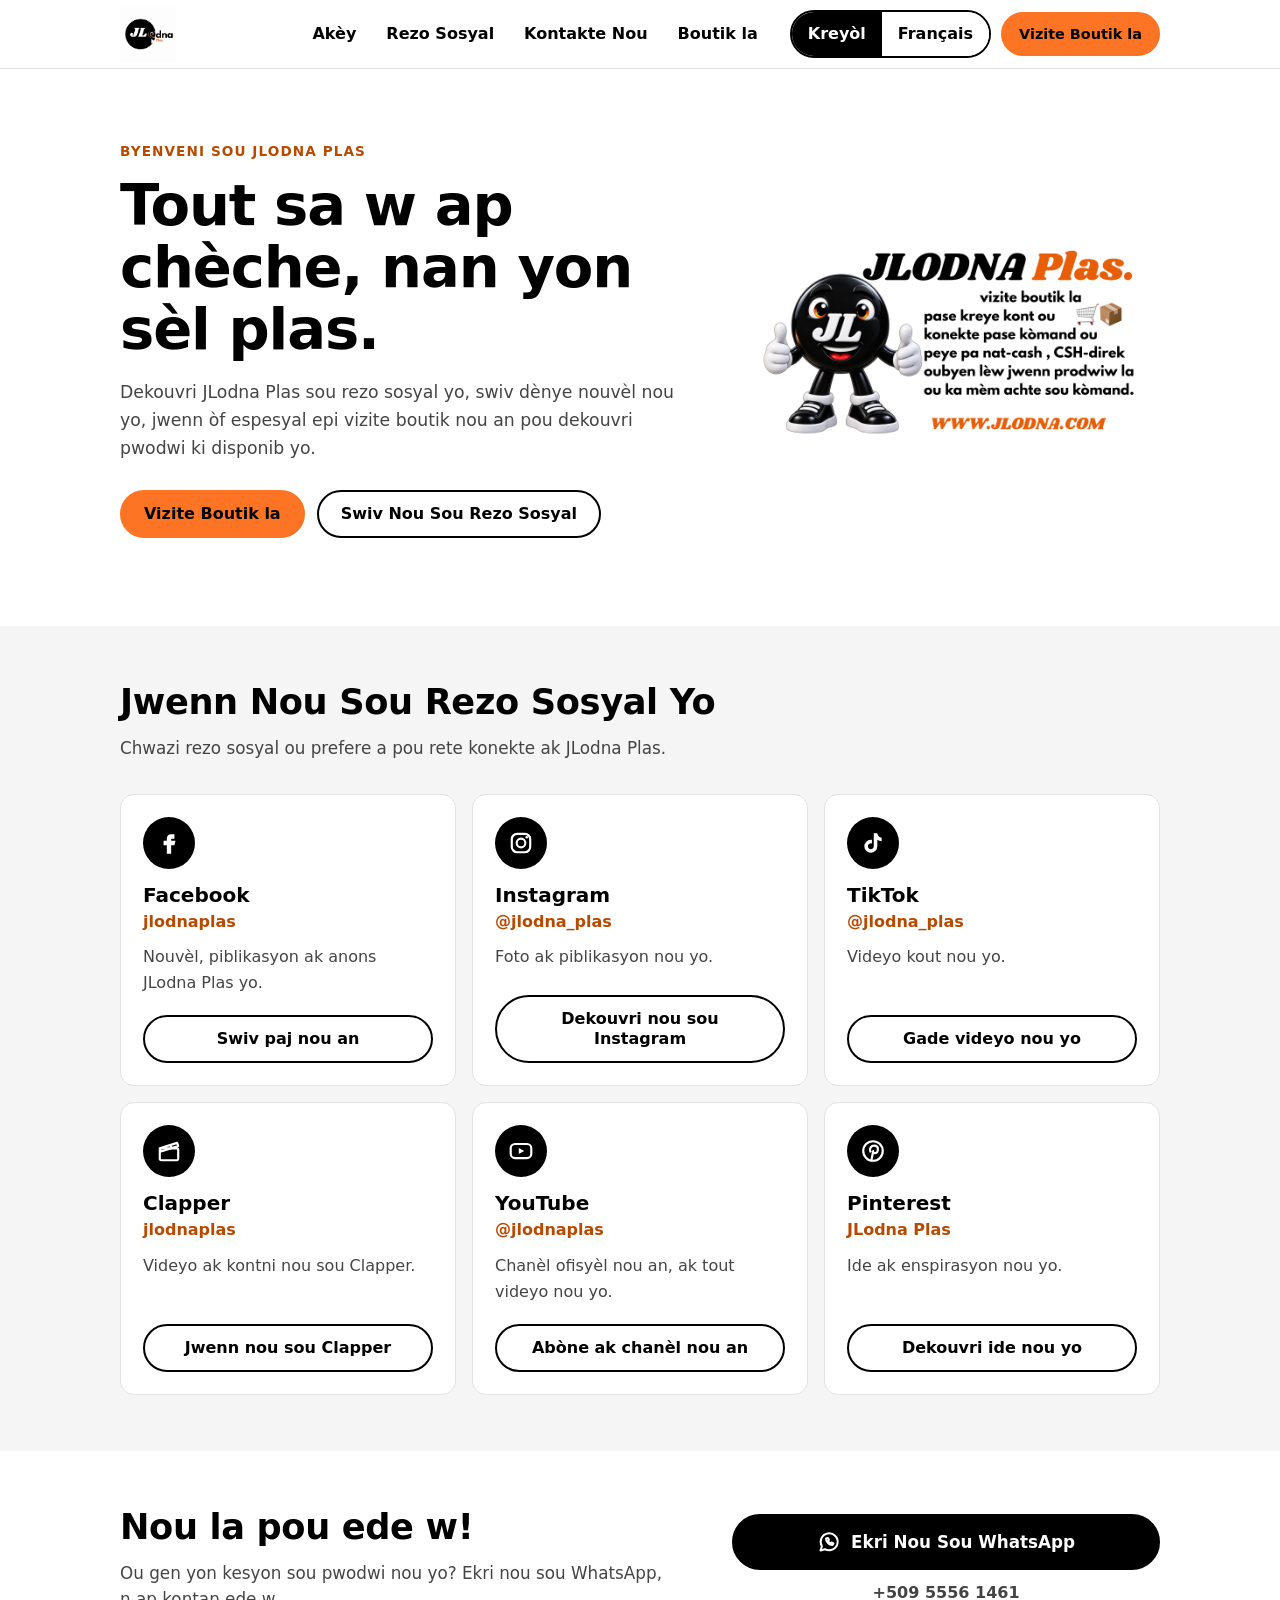
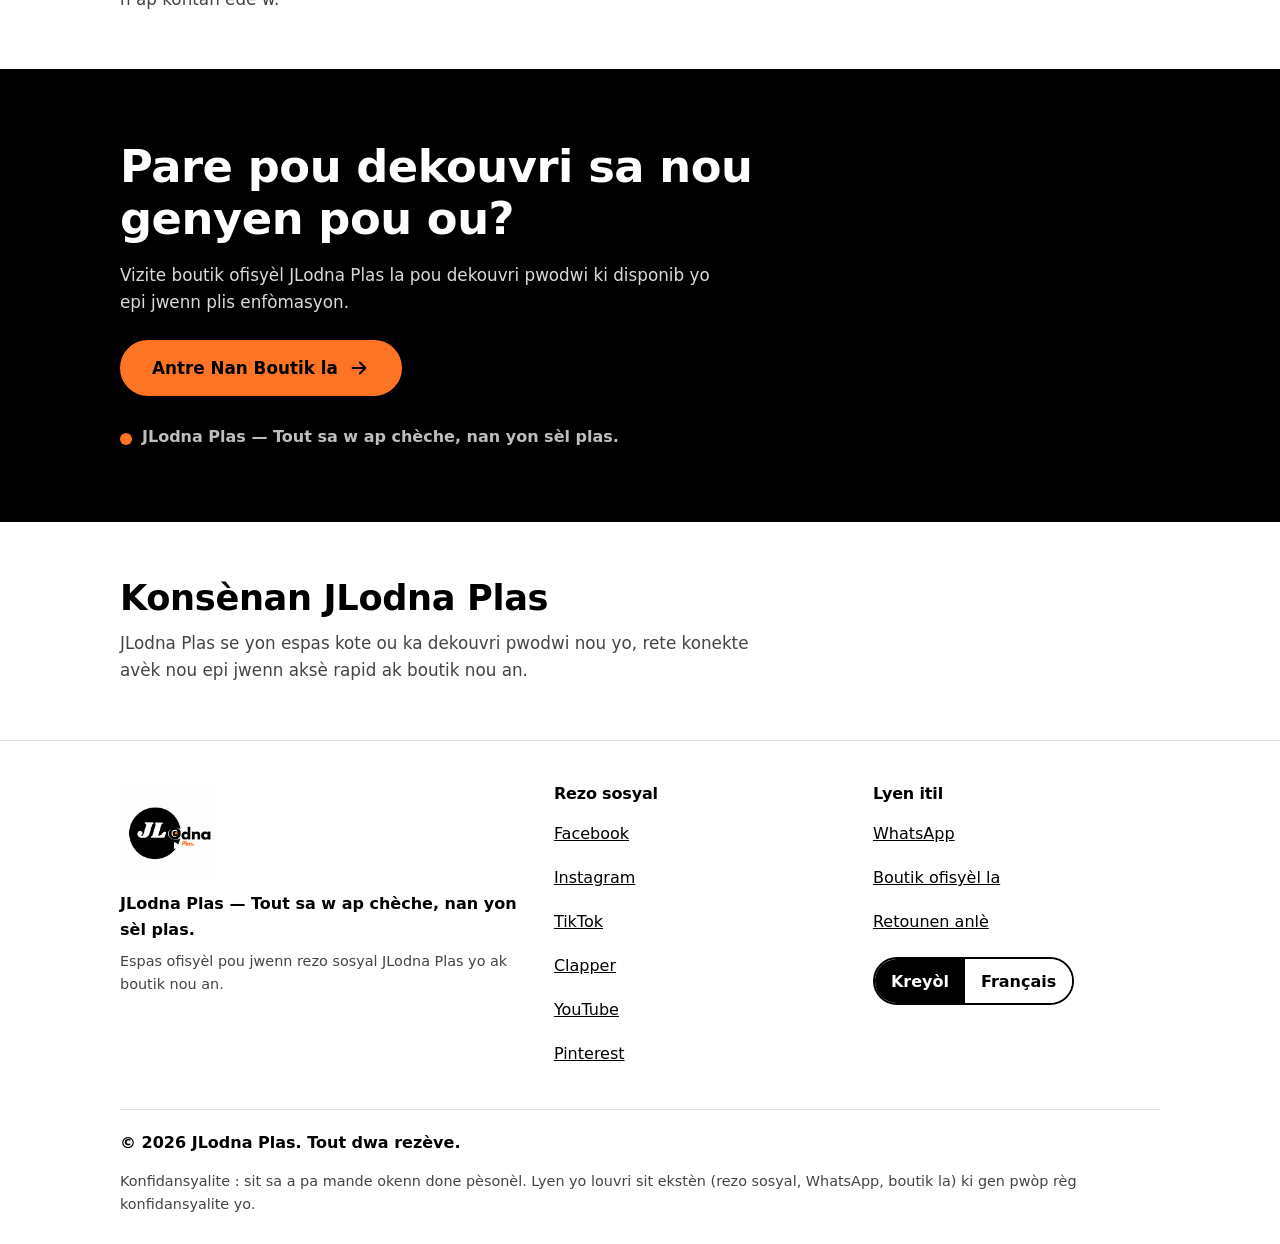
==== index.html @ bec9a1e3 "Update hero logo image in index.html Replaced logo image with a new image in the hero section." ====
<!DOCTYPE html>
<html lang="ht">
<head>
  <meta charset="utf-8">
  <meta name="viewport" content="width=device-width, initial-scale=1">
  <title>JLodna Plas | Tout Rezo Sosyal Nou Nan Yon Sèl Plas</title>
  <meta name="description" content="Jwenn tout rezo sosyal ofisyèl JLodna Plas yo nan yon sèl kote. Swiv nou sou Facebook, Instagram, TikTok, YouTube ak lòt platfòm. Vizite boutik nou an.">
  <link rel="canonical" href="https://bio.jlodna.com/">
  <meta name="robots" content="index, follow">
  <meta name="theme-color" content="#FD7425">

  <link rel="icon" type="image/png" href="assets/images/favicon.png">
  <link rel="apple-touch-icon" href="assets/images/favicon.png">

  <meta property="og:type" content="website">
  <meta property="og:site_name" content="JLodna Plas">
  <meta property="og:url" content="https://bio.jlodna.com/">
  <meta property="og:title" content="JLodna Plas | Tout Rezo Sosyal Nou Nan Yon Sèl Plas">
  <meta property="og:description" content="Jwenn tout rezo sosyal ofisyèl JLodna Plas yo nan yon sèl kote. Swiv nou sou Facebook, Instagram, TikTok, YouTube ak lòt platfòm. Vizite boutik nou an.">
  <meta property="og:image" content="https://bio.jlodna.com/assets/images/logo.png">
  <meta property="og:image:width" content="1254">
  <meta property="og:image:height" content="1254">
  <meta property="og:image:alt" content="Logo JLodna Plas">
  <meta property="og:locale" content="ht_HT">
  <meta property="og:locale:alternate" content="fr_FR">
  <meta name="twitter:card" content="summary">
  <meta name="twitter:title" content="JLodna Plas | Tout Rezo Sosyal Nou Nan Yon Sèl Plas">
  <meta name="twitter:description" content="Jwenn tout rezo sosyal ofisyèl JLodna Plas yo nan yon sèl kote. Swiv nou sou Facebook, Instagram, TikTok, YouTube ak lòt platfòm. Vizite boutik nou an.">
  <meta name="twitter:image" content="https://bio.jlodna.com/assets/images/logo.png">
  <meta name="twitter:image:alt" content="Logo JLodna Plas">

  <link rel="stylesheet" href="style.css">

  <script type="application/ld+json">
  {
    "@context": "https://schema.org",
    "@graph": [
      {
        "@type": "Organization",
        "@id": "https://www.jlodna.com/#organization",
        "name": "JLodna Plas",
        "url": "https://www.jlodna.com",
        "logo": "https://bio.jlodna.com/assets/images/logo.png",
        "sameAs": [
          "https://www.facebook.com/jlodnaplas",
          "https://www.instagram.com/jlodna_plas/",
          "https://www.tiktok.com/@jlodna_plas",
          "https://clapperapp.com/jlodnaplas",
          "https://www.youtube.com/@jlodnaplas",
          "https://pin.it/1A2hsiZkY"
        ]
      },
      {
        "@type": "WebSite",
        "@id": "https://bio.jlodna.com/#website",
        "url": "https://bio.jlodna.com/",
        "name": "JLodna Plas — Rezo Sosyal",
        "inLanguage": ["ht", "fr"],
        "publisher": { "@id": "https://www.jlodna.com/#organization" }
      }
    ]
  }
  </script>
</head>
<body>
  <a class="skip" href="#main" data-i18n="skip">Ale nan kontni an</a>

  <svg class="sprite" width="0" height="0" aria-hidden="true" focusable="false">
    <defs>
      <symbol id="i-facebook" viewBox="0 0 24 24"><path fill="currentColor" d="M14 8h3V4h-3c-2.8 0-4 1.8-4 4v2H7v4h3v8h4v-8h3l1-4h-4V8.6c0-.4.2-.6.6-.6z"/></symbol>
      <symbol id="i-instagram" viewBox="0 0 24 24"><g fill="none" stroke="currentColor" stroke-width="2"><rect x="3.5" y="3.5" width="17" height="17" rx="5"/><circle cx="12" cy="12" r="4"/></g><circle cx="17.3" cy="6.7" r="1.2" fill="currentColor"/></symbol>
      <symbol id="i-tiktok" viewBox="0 0 24 24"><path fill="currentColor" d="M16 3c.3 2.3 1.7 3.9 4 4.1v3.3c-1.5 0-2.9-.5-4-1.3V15a6 6 0 1 1-6-6c.3 0 .7 0 1 .1v3.4a2.7 2.7 0 1 0 1.7 2.5V3z"/></symbol>
      <symbol id="i-clapper" viewBox="0 0 24 24"><g fill="none" stroke="currentColor" stroke-width="2" stroke-linejoin="round"><rect x="3.5" y="9.5" width="17" height="11" rx="1.5"/><path d="M3.5 9.5 L19.5 4.5 L20.5 7.5 L4.5 12.5 Z"/><path d="M8 8l2 3M13 6.500l2 3"/></g></symbol>
      <symbol id="i-youtube" viewBox="0 0 24 24"><rect x="2.5" y="5.5" width="19" height="13" rx="4" fill="none" stroke="currentColor" stroke-width="2"/><path fill="currentColor" d="M10 9.200v5.600l5-2.800z"/></symbol>
      <symbol id="i-pinterest" viewBox="0 0 24 24"><g fill="none" stroke="currentColor" stroke-width="2" stroke-linecap="round" stroke-linejoin="round"><circle cx="12" cy="12" r="9"/><path d="M10.500 20.500 12.200 12M9.500 12.500c-1-3 .8-5.500 3.500-5.500 2.200 0 3.500 1.500 3.500 3.300 0 2.200-1.300 3.700-3 3.700-1 0-1.600-.6-1.800-1.300"/></g></symbol>
      <symbol id="i-whatsapp" viewBox="0 0 24 24"><g fill="none" stroke="currentColor" stroke-width="2" stroke-linejoin="round" stroke-linecap="round"><path d="M3.500 20.500l1.400-4.300A8.500 8.500 0 1 1 8 19.200z"/><path d="M9 8.500c0 3.500 3 6.500 6.500 6.500l1-1.500-2-1-1 .8c-1-.4-1.900-1.300-2.300-2.300l.8-1-1-2z"/></g></symbol>
      <symbol id="i-arrow" viewBox="0 0 24 24"><path fill="none" stroke="currentColor" stroke-width="2.200" stroke-linecap="round" stroke-linejoin="round" d="M5 12h14M13 6l6 6-6 6"/></symbol>
    </defs>
  </svg>

  <header class="site-header" id="top">
    <div class="wrap header-row">
      <a class="brand" href="#top" aria-label="JLodna Plas">
        <img src="assets/images/logo.png" alt="Logo JLodna Plas" width="56" height="56" decoding="async">
      </a>

      <a class="btn btn-primary btn-sm header-store" href="https://www.jlodna.com" target="_blank" rel="noopener noreferrer" data-track="store_click" data-track-label="header" data-i18n="header.store">Vizite Boutik la</a>

      <button class="menu-btn" type="button" aria-expanded="false" aria-controls="site-nav" data-i18n-aria="menu.open" aria-label="Louvri meni an">
        <span class="menu-bars" aria-hidden="true"></span>
      </button>

      <nav class="site-nav" id="site-nav" data-i18n-aria="nav.label" aria-label="Navigasyon prensipal">
        <ul>
          <li><a href="#top" data-i18n="nav.home">Akèy</a></li>
          <li><a href="#rezo" data-i18n="nav.social">Rezo Sosyal</a></li>
          <li><a href="#kontak" data-i18n="nav.contact">Kontakte Nou</a></li>
          <li><a href="#boutik" data-i18n="nav.store">Boutik la</a></li>
        </ul>
        <div class="lang" role="group" data-i18n-aria="lang.label" aria-label="Chwazi lang">
          <button type="button" class="lang-btn" data-lang="ht" lang="ht" aria-pressed="true">Kreyòl</button>
          <button type="button" class="lang-btn" data-lang="fr" lang="fr" aria-pressed="false">Français</button>
        </div>
      </nav>
    </div>
  </header>

  <main id="main">
    <section class="hero" aria-labelledby="hero-title">
      <div class="wrap hero-grid">
        <div class="hero-text">
          <p class="eyebrow" data-i18n="hero.eyebrow">BYENVENI SOU JLODNA PLAS</p>
          <h1 id="hero-title" data-i18n="hero.title">Tout sa w ap chèche, nan yon sèl plas.</h1>
          <p class="lead" data-i18n="hero.text">Dekouvri JLodna Plas sou rezo sosyal yo, swiv dènye nouvèl nou yo, jwenn òf espesyal epi vizite boutik nou an pou dekouvri pwodwi ki disponib yo.</p>
          <div class="cta-row">
            <a class="btn btn-primary" href="https://www.jlodna.com" target="_blank" rel="noopener noreferrer" data-track="store_click" data-track-label="hero" data-i18n="hero.cta1">Vizite Boutik la</a>
            <a class="btn btn-outline" href="#rezo" data-i18n="hero.cta2">Swiv Nou Sou Rezo Sosyal</a>
          </div>
        </div>
        <div class="hero-logo">
          <img src="assets/images/imaj1.png" alt="image JLodna Plas" width="480" height="480" fetchpriority="high" decoding="async">
        </div>
      </div>
    </section>

    <section class="section section-gray" id="rezo" aria-labelledby="social-title">
      <div class="wrap">
        <h2 id="social-title" data-i18n="social.title">Jwenn Nou Sou Rezo Sosyal Yo</h2>
        <p class="section-lead" data-i18n="social.text">Chwazi rezo sosyal ou prefere a pou rete konekte ak JLodna Plas.</p>

        <ul class="cards">
          <li class="card">
            <span class="card-icon"><svg width="26" height="26" aria-hidden="true" focusable="false"><use href="#i-facebook"/></svg></span>
            <h3>Facebook</h3>
            <p class="handle">jlodnaplas</p>
            <p class="card-desc" data-i18n="fb.desc">Nouvèl, piblikasyon ak anons JLodna Plas yo.</p>
            <a class="btn btn-outline btn-block" href="https://www.facebook.com/jlodnaplas" target="_blank" rel="noopener noreferrer" data-track="social_click" data-track-label="facebook"><span class="sr">Facebook : </span><span data-i18n="fb.cta">Swiv paj nou an</span></a>
          </li>
          <li class="card">
            <span class="card-icon"><svg width="26" height="26" aria-hidden="true" focusable="false"><use href="#i-instagram"/></svg></span>
            <h3>Instagram</h3>
            <p class="handle">@jlodna_plas</p>
            <p class="card-desc" data-i18n="ig.desc">Foto ak piblikasyon nou yo.</p>
            <a class="btn btn-outline btn-block" href="https://www.instagram.com/jlodna_plas/" target="_blank" rel="noopener noreferrer" data-track="social_click" data-track-label="instagram"><span class="sr">Instagram : </span><span data-i18n="ig.cta">Dekouvri nou sou Instagram</span></a>
          </li>
          <li class="card">
            <span class="card-icon"><svg width="26" height="26" aria-hidden="true" focusable="false"><use href="#i-tiktok"/></svg></span>
            <h3>TikTok</h3>
            <p class="handle">@jlodna_plas</p>
            <p class="card-desc" data-i18n="tt.desc">Videyo kout nou yo.</p>
            <a class="btn btn-outline btn-block" href="https://www.tiktok.com/@jlodna_plas" target="_blank" rel="noopener noreferrer" data-track="social_click" data-track-label="tiktok"><span class="sr">TikTok : </span><span data-i18n="tt.cta">Gade videyo nou yo</span></a>
          </li>
          <li class="card">
            <span class="card-icon"><svg width="26" height="26" aria-hidden="true" focusable="false"><use href="#i-clapper"/></svg></span>
            <h3>Clapper</h3>
            <p class="handle">jlodnaplas</p>
            <p class="card-desc" data-i18n="cl.desc">Videyo ak kontni nou sou Clapper.</p>
            <a class="btn btn-outline btn-block" href="https://clapperapp.com/jlodnaplas" target="_blank" rel="noopener noreferrer" data-track="social_click" data-track-label="clapper"><span class="sr">Clapper : </span><span data-i18n="cl.cta">Jwenn nou sou Clapper</span></a>
          </li>
          <li class="card">
            <span class="card-icon"><svg width="26" height="26" aria-hidden="true" focusable="false"><use href="#i-youtube"/></svg></span>
            <h3>YouTube</h3>
            <p class="handle">@jlodnaplas</p>
            <p class="card-desc" data-i18n="yt.desc">Chanèl ofisyèl nou an, ak tout videyo nou yo.</p>
            <a class="btn btn-outline btn-block" href="https://www.youtube.com/@jlodnaplas" target="_blank" rel="noopener noreferrer" data-track="social_click" data-track-label="youtube"><span class="sr">YouTube : </span><span data-i18n="yt.cta">Abòne ak chanèl nou an</span></a>
          </li>
          <li class="card">
            <span class="card-icon"><svg width="26" height="26" aria-hidden="true" focusable="false"><use href="#i-pinterest"/></svg></span>
            <h3>Pinterest</h3>
            <p class="handle">JLodna Plas</p>
            <p class="card-desc" data-i18n="pi.desc">Ide ak enspirasyon nou yo.</p>
            <a class="btn btn-outline btn-block" href="https://pin.it/1A2hsiZkY" target="_blank" rel="noopener noreferrer" data-track="social_click" data-track-label="pinterest"><span class="sr">Pinterest : </span><span data-i18n="pi.cta">Dekouvri ide nou yo</span></a>
          </li>
        </ul>
      </div>
    </section>

    <section class="section" id="kontak" aria-labelledby="contact-title">
      <div class="wrap contact">
        <div>
          <h2 id="contact-title" data-i18n="contact.title">Nou la pou ede w!</h2>
          <p class="section-lead" data-i18n="contact.text">Ou gen yon kesyon sou pwodwi nou yo? Ekri nou sou WhatsApp, n ap kontan ede w.</p>
        </div>
        <div class="contact-action">
          <a class="btn btn-dark btn-lg" data-wa href="https://wa.me/50955561461?text=Bonjou%20JLodna%20Plas!%20Mwen%20ta%20renmen%20jwenn%20plis%20enf%C3%B2m%C3%A0syon%20sou%20pwodwi%20nou%20yo." target="_blank" rel="noopener noreferrer" data-track="whatsapp_click" data-track-label="contact">
            <svg width="24" height="24" aria-hidden="true" focusable="false"><use href="#i-whatsapp"/></svg>
            <span data-i18n="contact.cta">Ekri Nou Sou WhatsApp</span>
          </a>
          <p class="phone">+509 5556 1461</p>
        </div>
      </div>
    </section>

    <section class="store" id="boutik" aria-labelledby="store-title">
      <div class="wrap store-inner">
        <h2 id="store-title" data-i18n="store.title">Pare pou dekouvri sa nou genyen pou ou?</h2>
        <p class="store-lead" data-i18n="store.text">Vizite boutik ofisyèl JLodna Plas la pou dekouvri pwodwi ki disponib yo epi jwenn plis enfòmasyon.</p>
        <a class="btn btn-primary btn-lg" href="https://www.jlodna.com" target="_blank" rel="noopener noreferrer" data-track="store_click" data-track-label="store_section"><span data-i18n="store.cta">Antre Nan Boutik la</span><svg width="22" height="22" aria-hidden="true" focusable="false"><use href="#i-arrow"/></svg></a>
        <p class="store-tag" data-i18n="store.tag">JLodna Plas — Tout sa w ap chèche, nan yon sèl plas.</p>
      </div>
    </section>

    <section class="section" id="brand" aria-labelledby="brand-title">
      <div class="wrap">
       <div class="brand-block">
        <h2 id="brand-title" data-i18n="brand.title">Konsènan JLodna Plas</h2>
        <p class="section-lead" data-i18n="brand.text">JLodna Plas se yon espas kote ou ka dekouvri pwodwi nou yo, rete konekte avèk nou epi jwenn aksè rapid ak boutik nou an.</p>
       </div>
      </div>
    </section>
  </main>

  <footer class="site-footer">
    <div class="wrap footer-grid">
      <div class="footer-brand">
        <img src="assets/images/logo.png" alt="Logo JLodna Plas" width="96" height="96" loading="lazy" decoding="async">
        <p data-i18n="footer.tag">JLodna Plas — Tout sa w ap chèche, nan yon sèl plas.</p>
        <p class="footer-small" data-i18n="footer.desc">Espas ofisyèl pou jwenn rezo sosyal JLodna Plas yo ak boutik nou an.</p>
      </div>

      <nav aria-labelledby="f-social">
        <h2 class="footer-h" id="f-social" data-i18n="footer.social">Rezo sosyal</h2>
        <ul class="footer-links">
          <li><a href="https://www.facebook.com/jlodnaplas" target="_blank" rel="noopener noreferrer" data-track="social_click" data-track-label="facebook_footer">Facebook</a></li>
          <li><a href="https://www.instagram.com/jlodna_plas/" target="_blank" rel="noopener noreferrer" data-track="social_click" data-track-label="instagram_footer">Instagram</a></li>
          <li><a href="https://www.tiktok.com/@jlodna_plas" target="_blank" rel="noopener noreferrer" data-track="social_click" data-track-label="tiktok_footer">TikTok</a></li>
          <li><a href="https://clapperapp.com/jlodnaplas" target="_blank" rel="noopener noreferrer" data-track="social_click" data-track-label="clapper_footer">Clapper</a></li>
          <li><a href="https://www.youtube.com/@jlodnaplas" target="_blank" rel="noopener noreferrer" data-track="social_click" data-track-label="youtube_footer">YouTube</a></li>
          <li><a href="https://pin.it/1A2hsiZkY" target="_blank" rel="noopener noreferrer" data-track="social_click" data-track-label="pinterest_footer">Pinterest</a></li>
        </ul>
      </nav>

      <nav aria-labelledby="f-links">
        <h2 class="footer-h" id="f-links" data-i18n="footer.links">Lyen itil</h2>
        <ul class="footer-links">
          <li><a data-wa href="https://wa.me/50955561461?text=Bonjou%20JLodna%20Plas!%20Mwen%20ta%20renmen%20jwenn%20plis%20enf%C3%B2m%C3%A0syon%20sou%20pwodwi%20nou%20yo." target="_blank" rel="noopener noreferrer" data-track="whatsapp_click" data-track-label="footer">WhatsApp</a></li>
          <li><a href="https://www.jlodna.com" target="_blank" rel="noopener noreferrer" data-track="store_click" data-track-label="footer" data-i18n="footer.store">Boutik ofisyèl la</a></li>
          <li><a href="#top" data-i18n="footer.top">Retounen anlè</a></li>
        </ul>
        <div class="lang lang-footer" role="group" data-i18n-aria="lang.label" aria-label="Chwazi lang">
          <button type="button" class="lang-btn" data-lang="ht" lang="ht" aria-pressed="true">Kreyòl</button>
          <button type="button" class="lang-btn" data-lang="fr" lang="fr" aria-pressed="false">Français</button>
        </div>
      </nav>
    </div>

    <div class="wrap">
     <div class="footer-bottom">
      <p data-i18n="footer.copy">© 2026 JLodna Plas. Tout dwa rezève.</p>
      <p class="footer-small" data-i18n="footer.privacy">Konfidansyalite : sit sa a pa mande okenn done pèsonèl. Lyen yo louvri sit ekstèn (rezo sosyal, WhatsApp, boutik la) ki gen pwòp règ konfidansyalite yo.</p>
     </div>
    </div>
  </footer>

  <script src="script.js" defer></script>
</body>
</html>
---- style.css ----
/* JLodna Plas — Social Hub
   Couleurs de marque : orange échantillonné sur le logo (#FD7425), noir, blanc, gris clair. */

:root {
  --orange: #FD7425;
  --orange-ink: #B84A00;   /* orange foncé pour le texte sur fond clair (contraste AA) */
  --black: #000000;
  --white: #FFFFFF;
  --gray: #F5F5F5;
  --muted: #444444;
  --line: #E2E2E2;
  --radius: 14px;
  --font: system-ui, -apple-system, "Segoe UI", Roboto, "Helvetica Neue", Arial, sans-serif;
}

*, *::before, *::after { box-sizing: border-box; }

html { -webkit-text-size-adjust: 100%; scroll-padding-top: 76px; }
@media (prefers-reduced-motion: no-preference) { html { scroll-behavior: smooth; } }

body {
  margin: 0;
  font-family: var(--font);
  font-size: 1rem;
  line-height: 1.6;
  color: var(--black);
  background: var(--white);
}

img, svg { display: block; max-width: 100%; }
img { height: auto; }
ul { margin: 0; padding: 0; list-style: none; }
h1, h2, h3, p { margin: 0; overflow-wrap: break-word; }

.sprite { position: absolute; width: 0; height: 0; overflow: hidden; }
.sr { position: absolute; width: 1px; height: 1px; overflow: hidden; clip: rect(0 0 0 0); white-space: nowrap; }

.wrap { width: 100%; max-width: 1080px; margin: 0 auto; padding: 0 20px; }

/* Focus visible */
:focus-visible { outline: 3px solid var(--black); outline-offset: 3px; box-shadow: 0 0 0 2px var(--white); }
.store :focus-visible { outline-color: var(--white); box-shadow: 0 0 0 2px var(--black); }

.skip {
  position: absolute; left: 12px; top: -60px; z-index: 100;
  background: var(--black); color: var(--white);
  padding: 10px 16px; border-radius: 8px; text-decoration: none; font-weight: 600;
}
.skip:focus { top: 12px; }

/* Boutons */
.btn {
  display: inline-flex; align-items: center; justify-content: center; gap: 10px;
  min-height: 48px; padding: 12px 22px;
  border: 2px solid transparent; border-radius: 999px;
  font: inherit; font-weight: 700; line-height: 1.25; text-align: center; text-decoration: none;
  cursor: pointer;
  transition: background-color .15s, color .15s, border-color .15s;
}
.btn-primary { background: var(--orange); color: var(--black); border-color: var(--orange); }
.btn-primary:hover { background: var(--black); color: var(--white); border-color: var(--black); }
.store .btn-primary:hover { background: var(--white); color: var(--black); border-color: var(--white); }
.btn-outline { background: transparent; color: var(--black); border-color: var(--black); }
.btn-outline:hover { background: var(--black); color: var(--white); }
.btn-dark { background: var(--black); color: var(--white); border-color: var(--black); }
.btn-dark:hover { background: var(--orange); color: var(--black); border-color: var(--orange); }
.btn-sm { min-height: 44px; padding: 8px 16px; font-size: .9rem; }
.btn-lg { min-height: 56px; padding: 14px 30px; font-size: 1.05rem; }
.btn-block { width: 100%; }

/* En-tête */
.site-header {
  position: sticky; top: 0; z-index: 50;
  background: var(--white); border-bottom: 1px solid var(--line);
}
.header-row { display: flex; align-items: center; gap: 10px; min-height: 68px; position: relative; }
.brand { display: block; flex: none; line-height: 0; }
.brand img { width: 56px; height: 56px; mix-blend-mode: multiply; }
.header-store { margin-left: auto; }

.menu-btn {
  flex: none; width: 48px; height: 48px;
  display: inline-flex; align-items: center; justify-content: center;
  background: transparent; border: 2px solid var(--black); border-radius: 12px; cursor: pointer;
}
.menu-bars, .menu-bars::before, .menu-bars::after {
  display: block; width: 20px; height: 2px; background: var(--black); border-radius: 2px;
}
.menu-bars { position: relative; }
.menu-bars::before, .menu-bars::after { content: ""; position: absolute; left: 0; }
.menu-bars::before { top: -6px; }
.menu-bars::after { top: 6px; }
.menu-btn[aria-expanded="true"] .menu-bars { background: transparent; }
.menu-btn[aria-expanded="true"] .menu-bars::before { top: 0; transform: rotate(45deg); }
.menu-btn[aria-expanded="true"] .menu-bars::after { top: 0; transform: rotate(-45deg); }

.site-nav {
  display: none;
  position: absolute; top: 100%; left: 0; right: 0;
  background: var(--white); border-bottom: 1px solid var(--line);
  padding: 8px 20px 20px;
}
.site-nav.is-open { display: block; }
.site-nav li a {
  display: block; padding: 14px 4px; border-bottom: 1px solid var(--line);
  color: var(--black); font-weight: 600; text-decoration: none;
}
.site-nav li a:hover { color: var(--orange-ink); }

/* Sélecteur de langue */
.lang { display: inline-flex; margin-top: 16px; border: 2px solid var(--black); border-radius: 999px; overflow: hidden; }
.lang-btn {
  min-height: 44px; padding: 8px 16px;
  background: var(--white); color: var(--black);
  border: 0; font: inherit; font-weight: 600; cursor: pointer;
}
.lang-btn[aria-pressed="true"] { background: var(--black); color: var(--white); }
.lang-btn:not([aria-pressed="true"]):hover { background: var(--gray); }

@media (min-width: 860px) {
  .menu-btn { display: none; }
  .header-store { margin-left: 0; order: 3; }
  .site-nav {
    display: flex; align-items: center; gap: 20px;
    position: static; border: 0; padding: 0; margin-left: auto; order: 2; background: transparent;
  }
  .site-nav ul { display: flex; gap: 6px; }
  .site-nav li a { border: 0; padding: 10px 12px; border-radius: 8px; }
  .lang { margin-top: 0; }
}

/* Héros */
.hero { padding: 40px 0 56px; }
.hero-grid { display: grid; gap: 28px; align-items: center; }
.hero-logo img { width: 100%; max-width: 340px; margin: 0 auto; mix-blend-mode: multiply; }
.eyebrow { font-weight: 700; font-size: .85rem; letter-spacing: .08em; color: var(--orange-ink); margin-bottom: 12px; }
h1 { font-size: clamp(2rem, 7.5vw, 3.6rem); line-height: 1.08; letter-spacing: -.02em; font-weight: 800; max-width: 14em; }
.lead { margin-top: 18px; font-size: 1.08rem; color: var(--muted); max-width: 36em; }
.cta-row { display: flex; flex-wrap: wrap; gap: 12px; margin-top: 28px; }
.cta-row .btn { flex: 1 1 240px; }

@media (min-width: 860px) {
  .hero { padding: 72px 0 88px; }
  .hero-grid { grid-template-columns: 1.15fr .85fr; gap: 48px; }
  .hero-logo img { max-width: 420px; }
  .cta-row .btn { flex: 0 1 auto; }
}

/* Sections */
.section { padding: 56px 0; }
.section-gray { background: var(--gray); }
h2 { font-size: clamp(1.55rem, 5vw, 2.2rem); line-height: 1.15; letter-spacing: -.01em; font-weight: 800; }
.section-lead { margin-top: 12px; color: var(--muted); font-size: 1.05rem; max-width: 40em; }

/* Cartes sociales */
.cards { display: grid; gap: 16px; margin-top: 32px; grid-template-columns: 1fr; }
.card {
  display: flex; flex-direction: column;
  background: var(--white); border: 1px solid var(--line); border-radius: var(--radius);
  padding: 22px;
  transition: border-color .15s;
}
.card:hover, .card:focus-within { border-color: var(--black); }
.card-icon {
  display: inline-flex; align-items: center; justify-content: center;
  width: 52px; height: 52px; border-radius: 50%;
  background: var(--black); color: var(--white); margin-bottom: 14px;
}
.card h3 { font-size: 1.25rem; line-height: 1.2; }
.handle { margin-top: 2px; font-weight: 600; color: var(--orange-ink); overflow-wrap: anywhere; }
.card-desc { margin: 10px 0 20px; color: var(--muted); flex: 1; }

@media (min-width: 600px) { .cards { grid-template-columns: repeat(2, 1fr); } }
@media (min-width: 900px) { .cards { grid-template-columns: repeat(3, 1fr); } }

/* WhatsApp */
.contact { display: grid; gap: 24px; align-items: center; }
.contact-action .btn { width: 100%; }
.phone { margin-top: 10px; font-weight: 600; color: var(--muted); text-align: center; }
@media (min-width: 860px) {
  .contact { grid-template-columns: 1.3fr 1fr; gap: 56px; }
}

/* Boutique */
.store { background: var(--black); color: var(--white); padding: 72px 0; }
.store-inner { display: flex; flex-direction: column; align-items: flex-start; gap: 18px; }
.store h2 { font-size: clamp(1.8rem, 6vw, 2.8rem); max-width: 18em; }
.store-lead { color: #DADADA; max-width: 36em; font-size: 1.05rem; }
.store .btn { margin-top: 6px; }
.store-tag { margin-top: 10px; color: #BDBDBD; font-weight: 600; padding-left: 22px; position: relative; }
.store-tag::before {
  content: ""; position: absolute; left: 0; top: .55em;
  width: 12px; height: 12px; border-radius: 50%; background: var(--orange);
}

/* Marque */
.brand-block { max-width: 760px; }

/* Pied de page */
.site-footer { border-top: 1px solid var(--line); padding: 44px 0 28px; background: var(--white); }
.footer-grid { display: grid; gap: 32px; }
.footer-brand img { width: 96px; height: 96px; mix-blend-mode: multiply; margin-bottom: 10px; }
.footer-brand p:first-of-type { font-weight: 700; }
.footer-small { margin-top: 8px; font-size: .9rem; color: var(--muted); }
.footer-h { font-size: 1rem; margin-bottom: 10px; }
.footer-links li a {
  display: inline-block; padding: 8px 0; min-height: 44px;
  color: var(--black); font-weight: 500;
}
.footer-links li a:hover { color: var(--orange-ink); }
.lang-footer { margin-top: 12px; }
.footer-bottom { margin-top: 32px; padding-top: 20px; border-top: 1px solid var(--line); display: grid; gap: 6px; }
.footer-bottom p:first-child { font-weight: 600; }

@media (min-width: 700px) { .footer-grid { grid-template-columns: 1.4fr 1fr 1fr; } }

/* Bandeau de consentement (affiché seulement si GA4 est configuré) */
.consent {
  position: fixed; left: 12px; right: 12px; bottom: 12px; z-index: 90;
  max-width: 560px; margin: 0 auto;
  background: var(--black); color: var(--white);
  border-radius: var(--radius); padding: 16px;
  display: grid; gap: 12px;
}
.consent p { font-size: .92rem; }
.consent-actions { display: flex; gap: 10px; flex-wrap: wrap; }
.consent .btn { flex: 1 1 120px; min-height: 44px; padding: 8px 14px; }
.consent .btn-outline { color: var(--white); border-color: var(--white); }
.consent .btn-outline:hover { background: var(--white); color: var(--black); }
.consent :focus-visible { outline-color: var(--white); box-shadow: 0 0 0 2px var(--black); }

/* Page 404 */
.notfound { min-height: 70vh; display: grid; align-content: center; justify-items: start; gap: 16px; padding: 48px 0; }
.notfound img { width: 120px; height: 120px; mix-blend-mode: multiply; }

@media (prefers-reduced-motion: reduce) {
  *, *::before, *::after { transition: none !important; animation: none !important; }
}
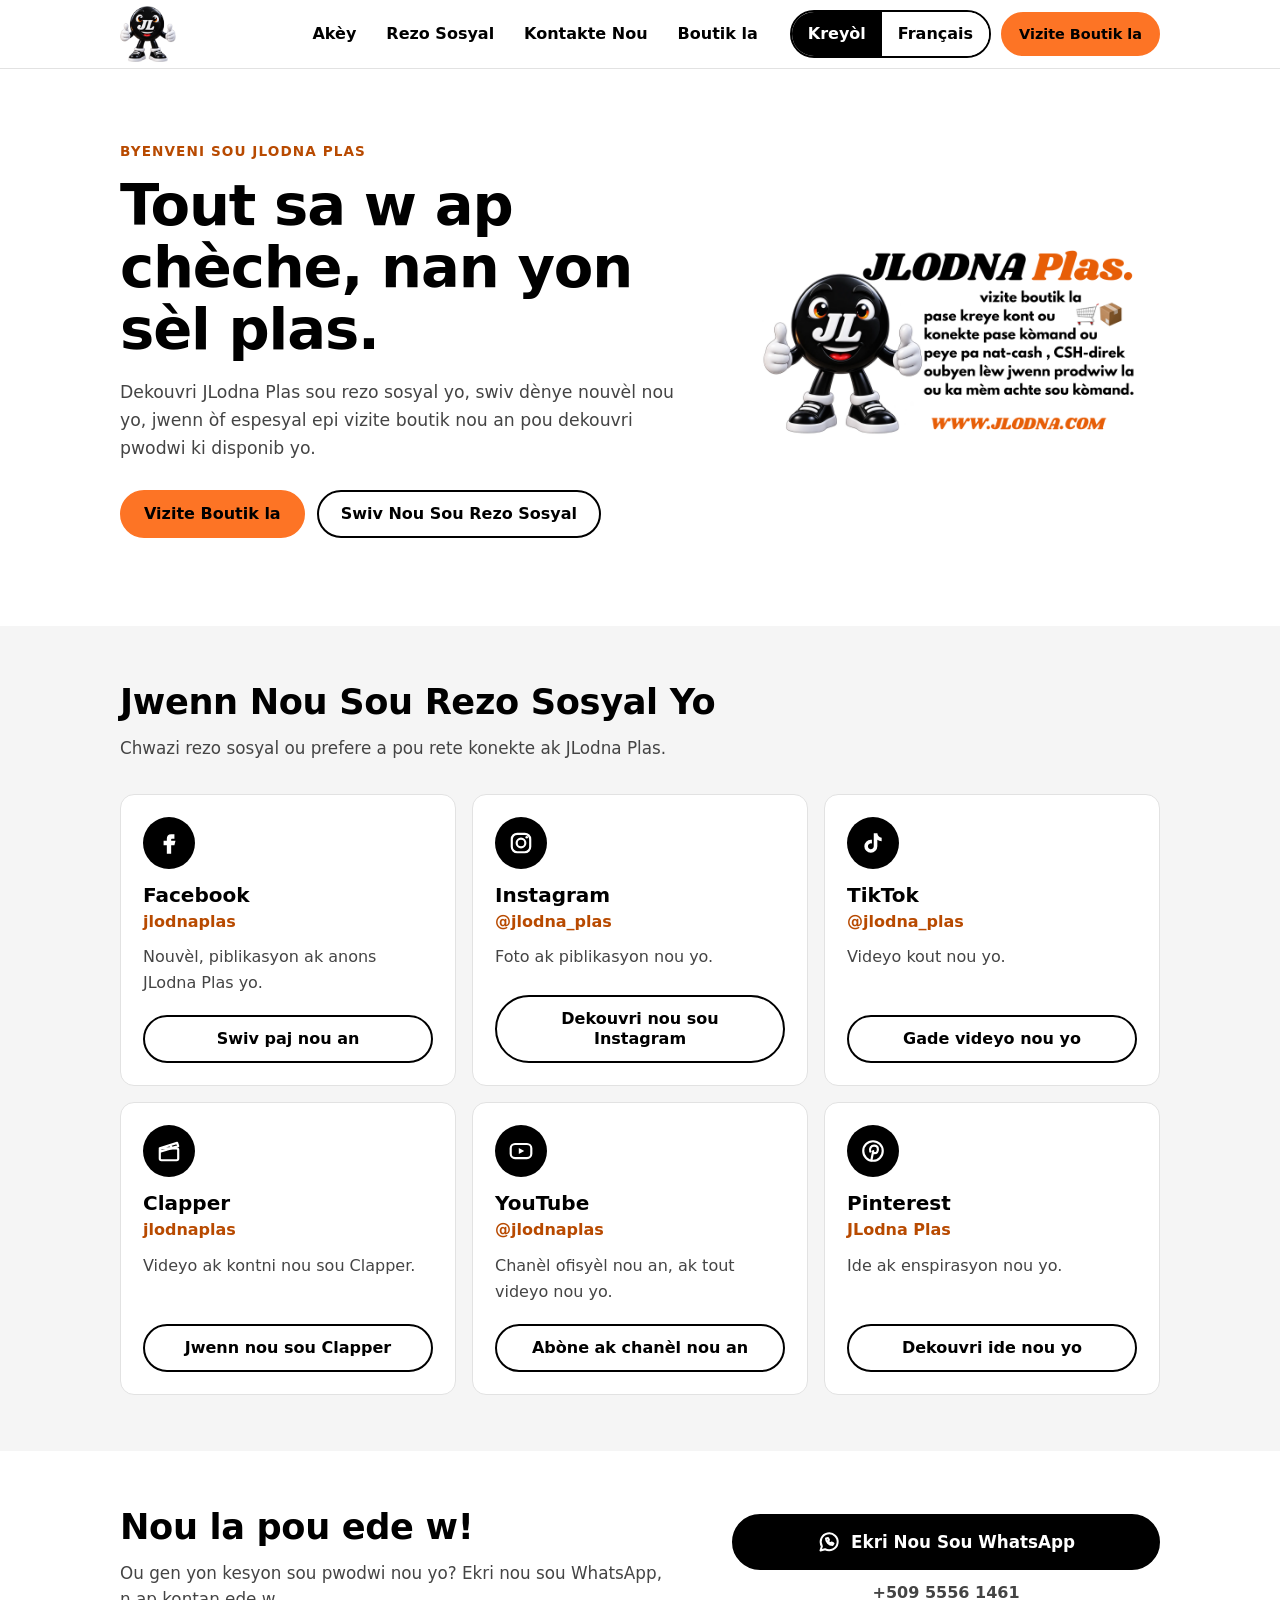
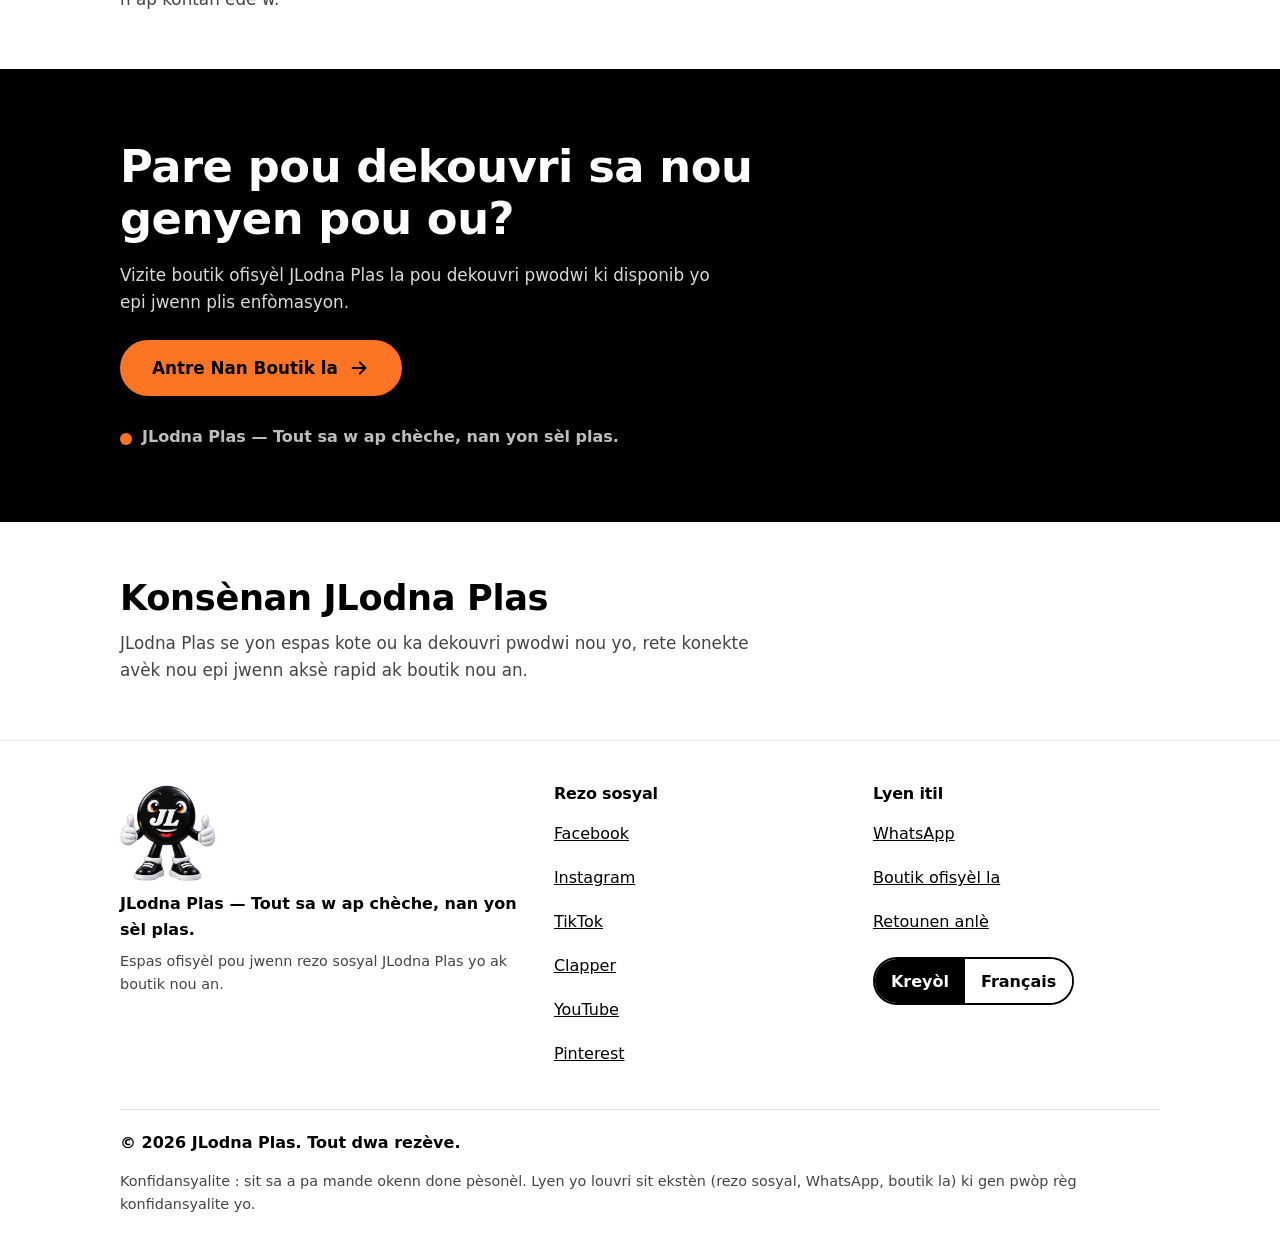
==== commit e61c35e0: "Replace logo image with logo2 in header and footer" ====
--- a/index.html
+++ b/index.html
@@ -81,7 +81,7 @@
   <header class="site-header" id="top">
     <div class="wrap header-row">
       <a class="brand" href="#top" aria-label="JLodna Plas">
-        <img src="assets/images/logo.png" alt="Logo JLodna Plas" width="56" height="56" decoding="async">
+        <img src="assets/images/logo2.png" alt="Logo JLodna Plas" width="56" height="56" decoding="async">
       </a>
 
       <a class="btn btn-primary btn-sm header-store" href="https://www.jlodna.com" target="_blank" rel="noopener noreferrer" data-track="store_click" data-track-label="header" data-i18n="header.store">Vizite Boutik la</a>
@@ -213,7 +213,7 @@
   <footer class="site-footer">
     <div class="wrap footer-grid">
       <div class="footer-brand">
-        <img src="assets/images/logo.png" alt="Logo JLodna Plas" width="96" height="96" loading="lazy" decoding="async">
+        <img src="assets/images/logo2.png" alt="Logo JLodna Plas" width="96" height="96" loading="lazy" decoding="async">
         <p data-i18n="footer.tag">JLodna Plas — Tout sa w ap chèche, nan yon sèl plas.</p>
         <p class="footer-small" data-i18n="footer.desc">Espas ofisyèl pou jwenn rezo sosyal JLodna Plas yo ak boutik nou an.</p>
       </div>
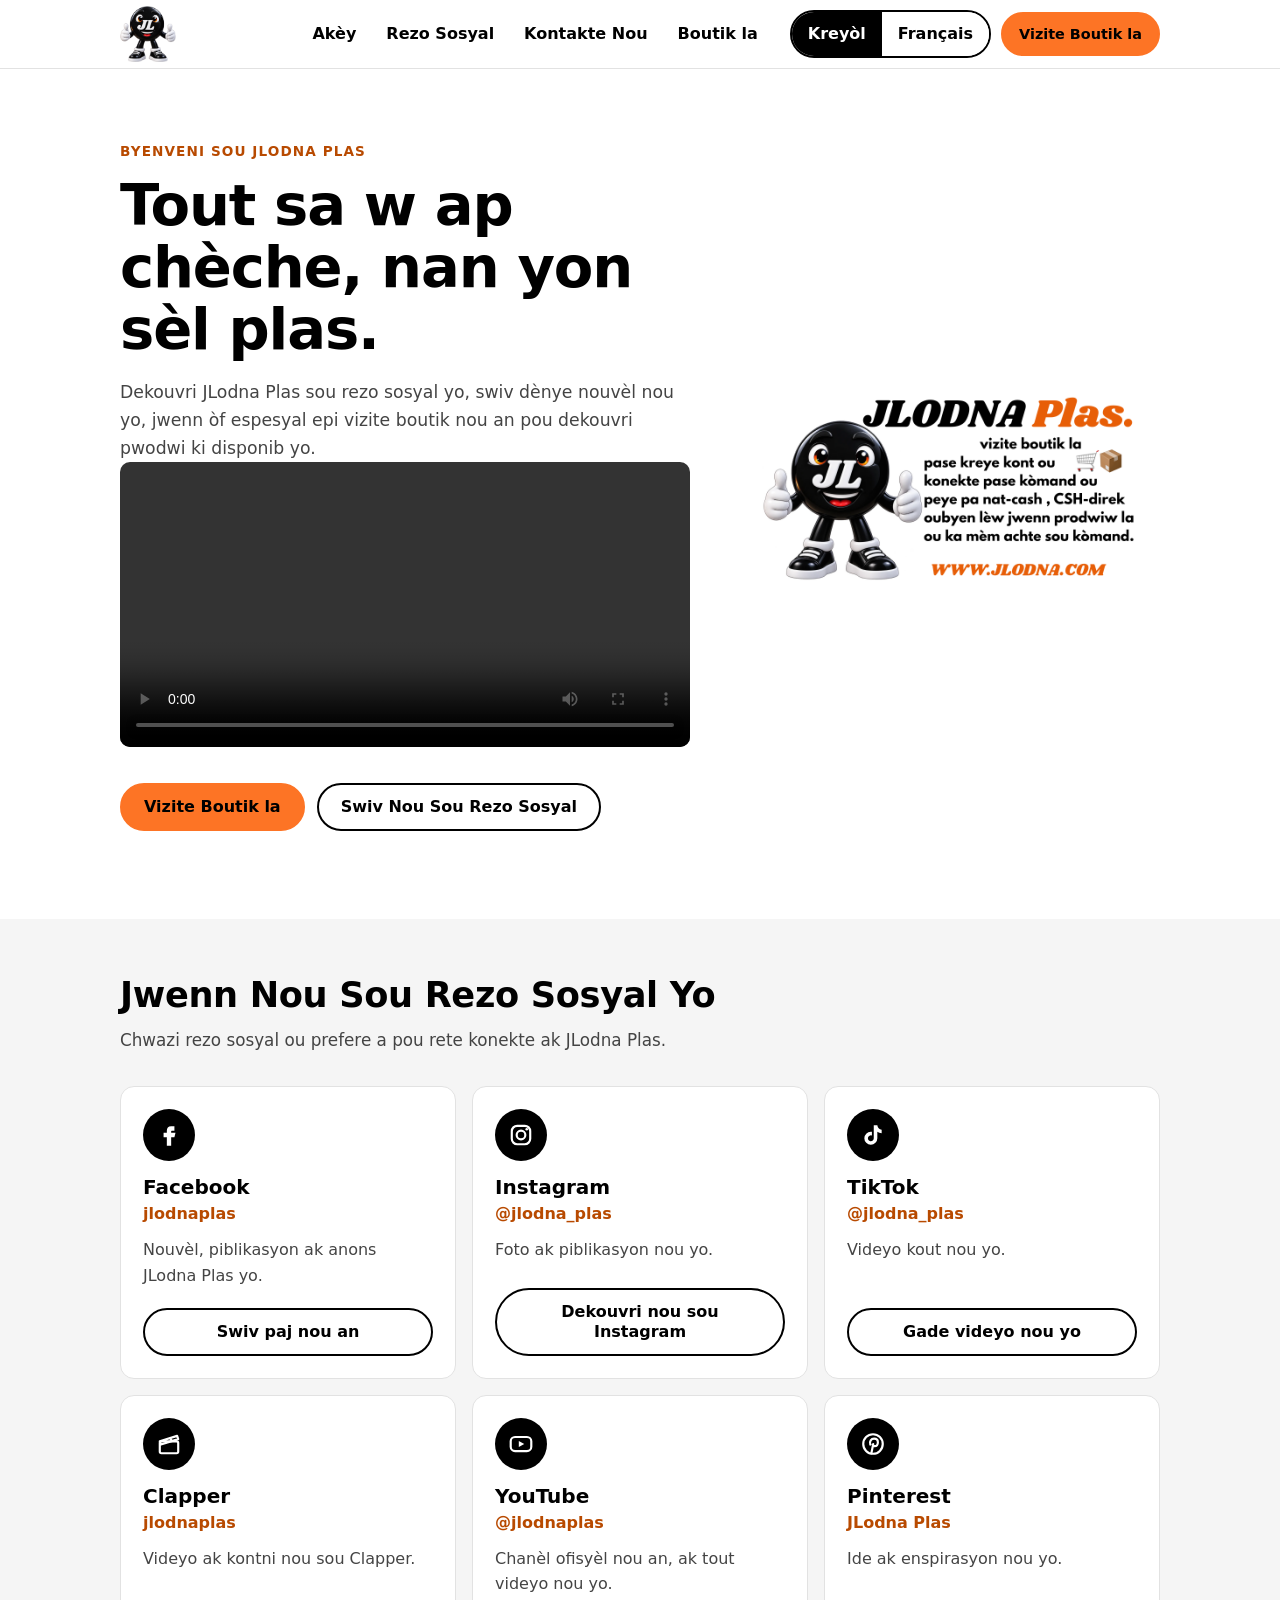
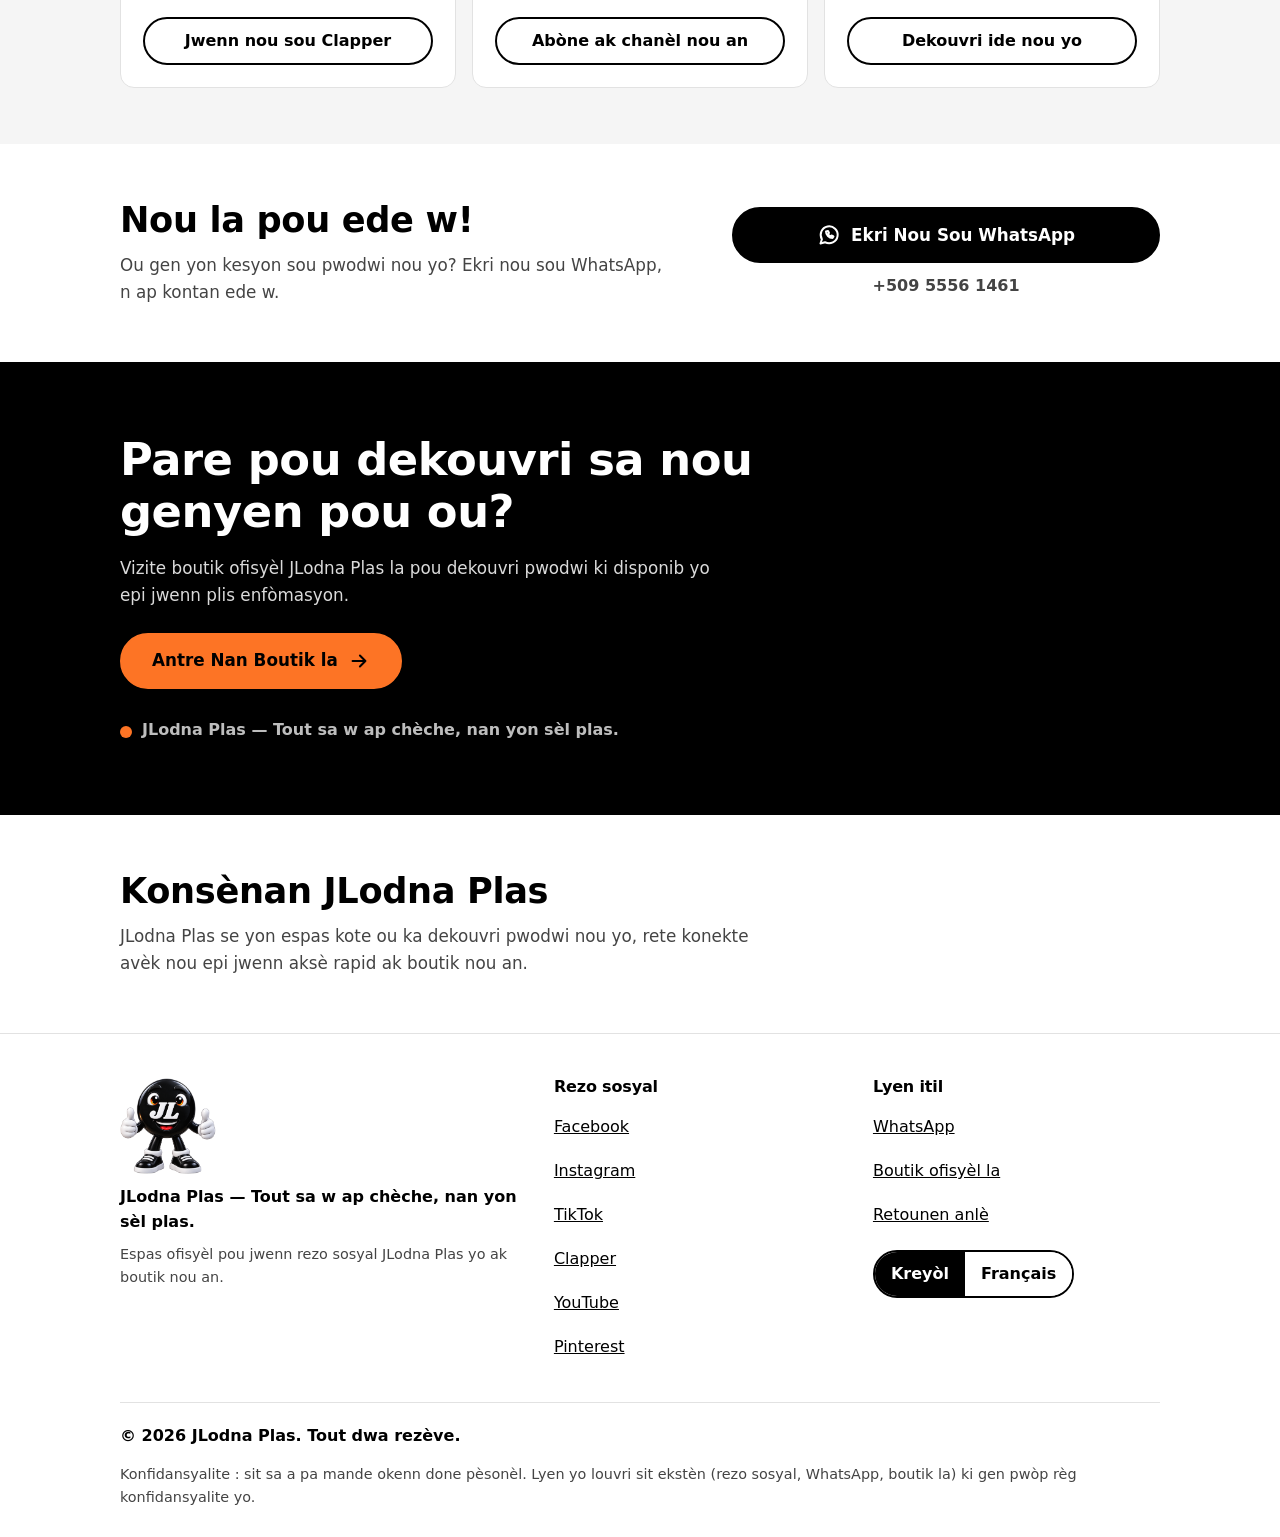
==== commit 2538656a: "Add video to hero section in index.html Added a video element to the hero section with metadata prel" ====
--- a/index.html
+++ b/index.html
@@ -112,6 +112,10 @@
           <p class="eyebrow" data-i18n="hero.eyebrow">BYENVENI SOU JLODNA PLAS</p>
           <h1 id="hero-title" data-i18n="hero.title">Tout sa w ap chèche, nan yon sèl plas.</h1>
           <p class="lead" data-i18n="hero.text">Dekouvri JLodna Plas sou rezo sosyal yo, swiv dènye nouvèl nou yo, jwenn òf espesyal epi vizite boutik nou an pou dekouvri pwodwi ki disponib yo.</p>
+          <video controls playsinline preload="metadata" style="width:100%; max-width:600px; height:auto; border-radius:10px;">
+  <source src="/assets/videojlp.mp4" type="video/mp4">
+  Navigatè ou a pa sipòte videyo sa a.
+          </video>
           <div class="cta-row">
             <a class="btn btn-primary" href="https://www.jlodna.com" target="_blank" rel="noopener noreferrer" data-track="store_click" data-track-label="hero" data-i18n="hero.cta1">Vizite Boutik la</a>
             <a class="btn btn-outline" href="#rezo" data-i18n="hero.cta2">Swiv Nou Sou Rezo Sosyal</a>
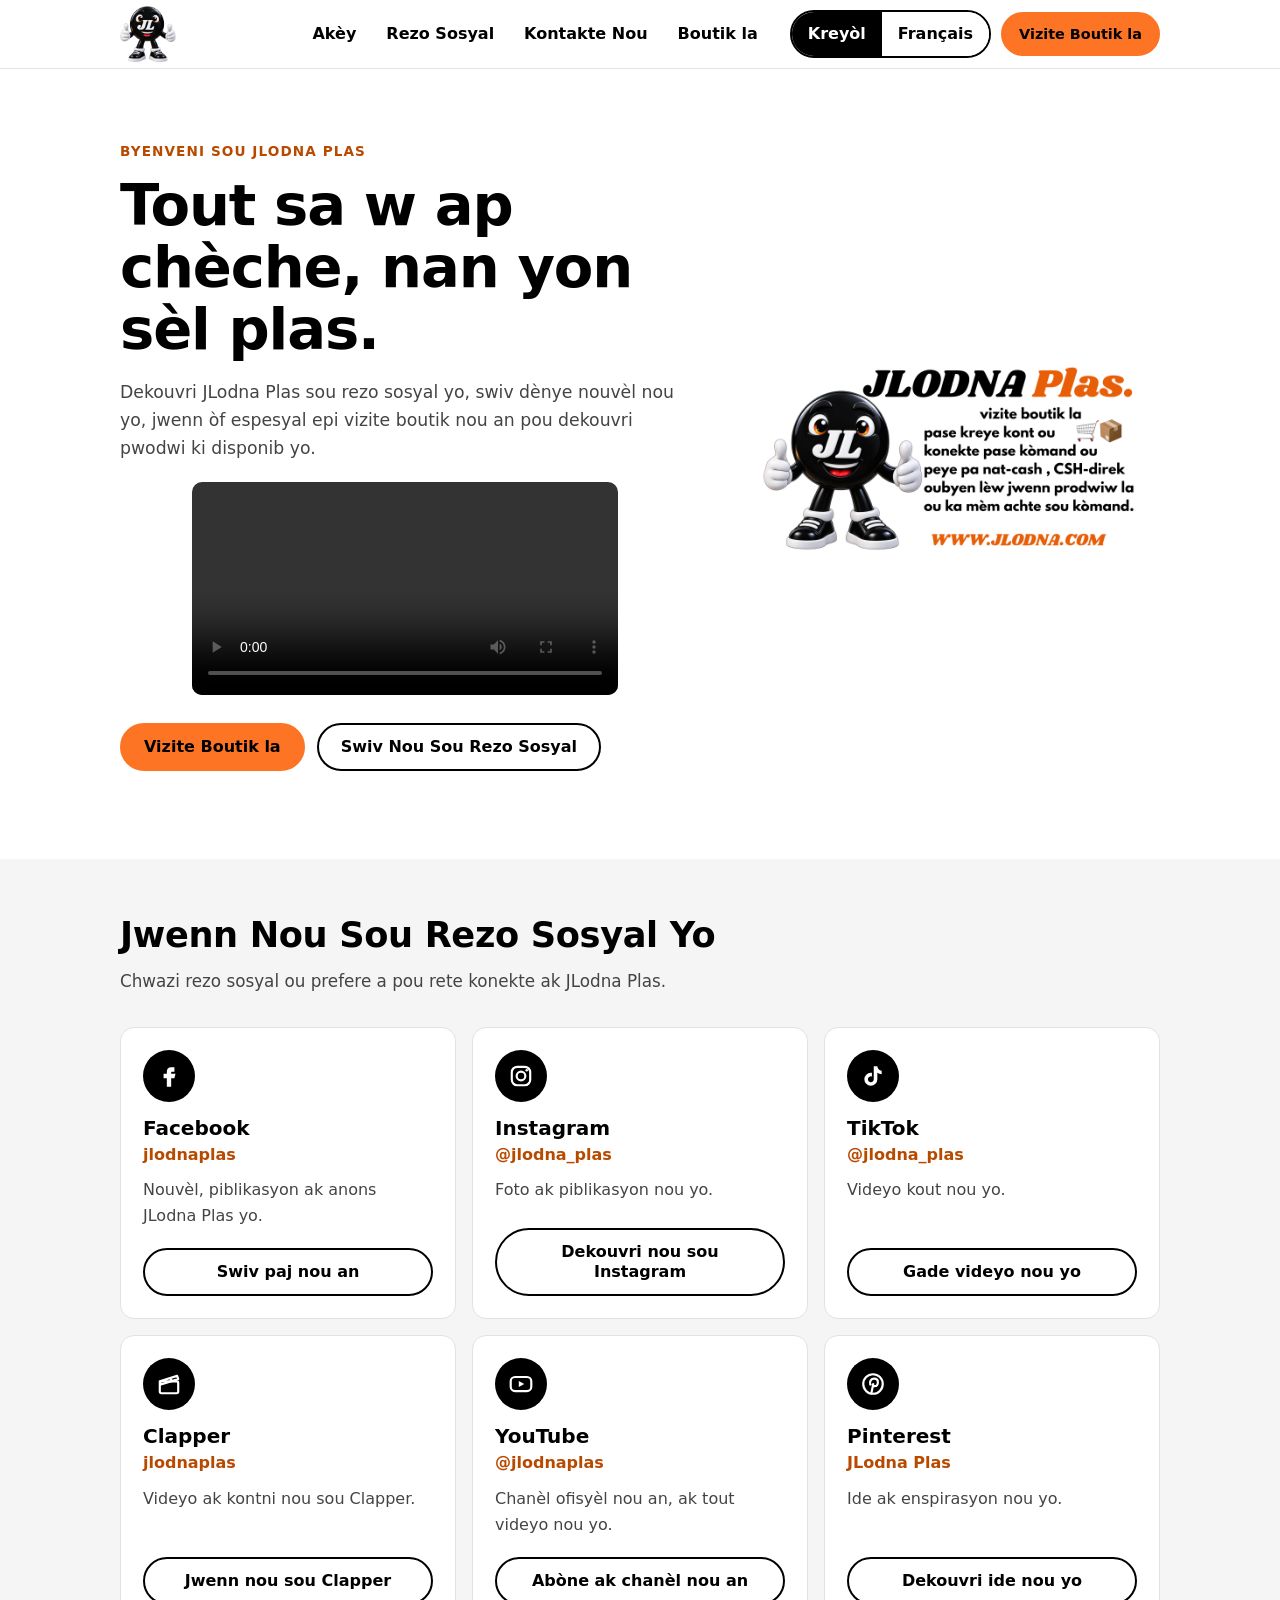
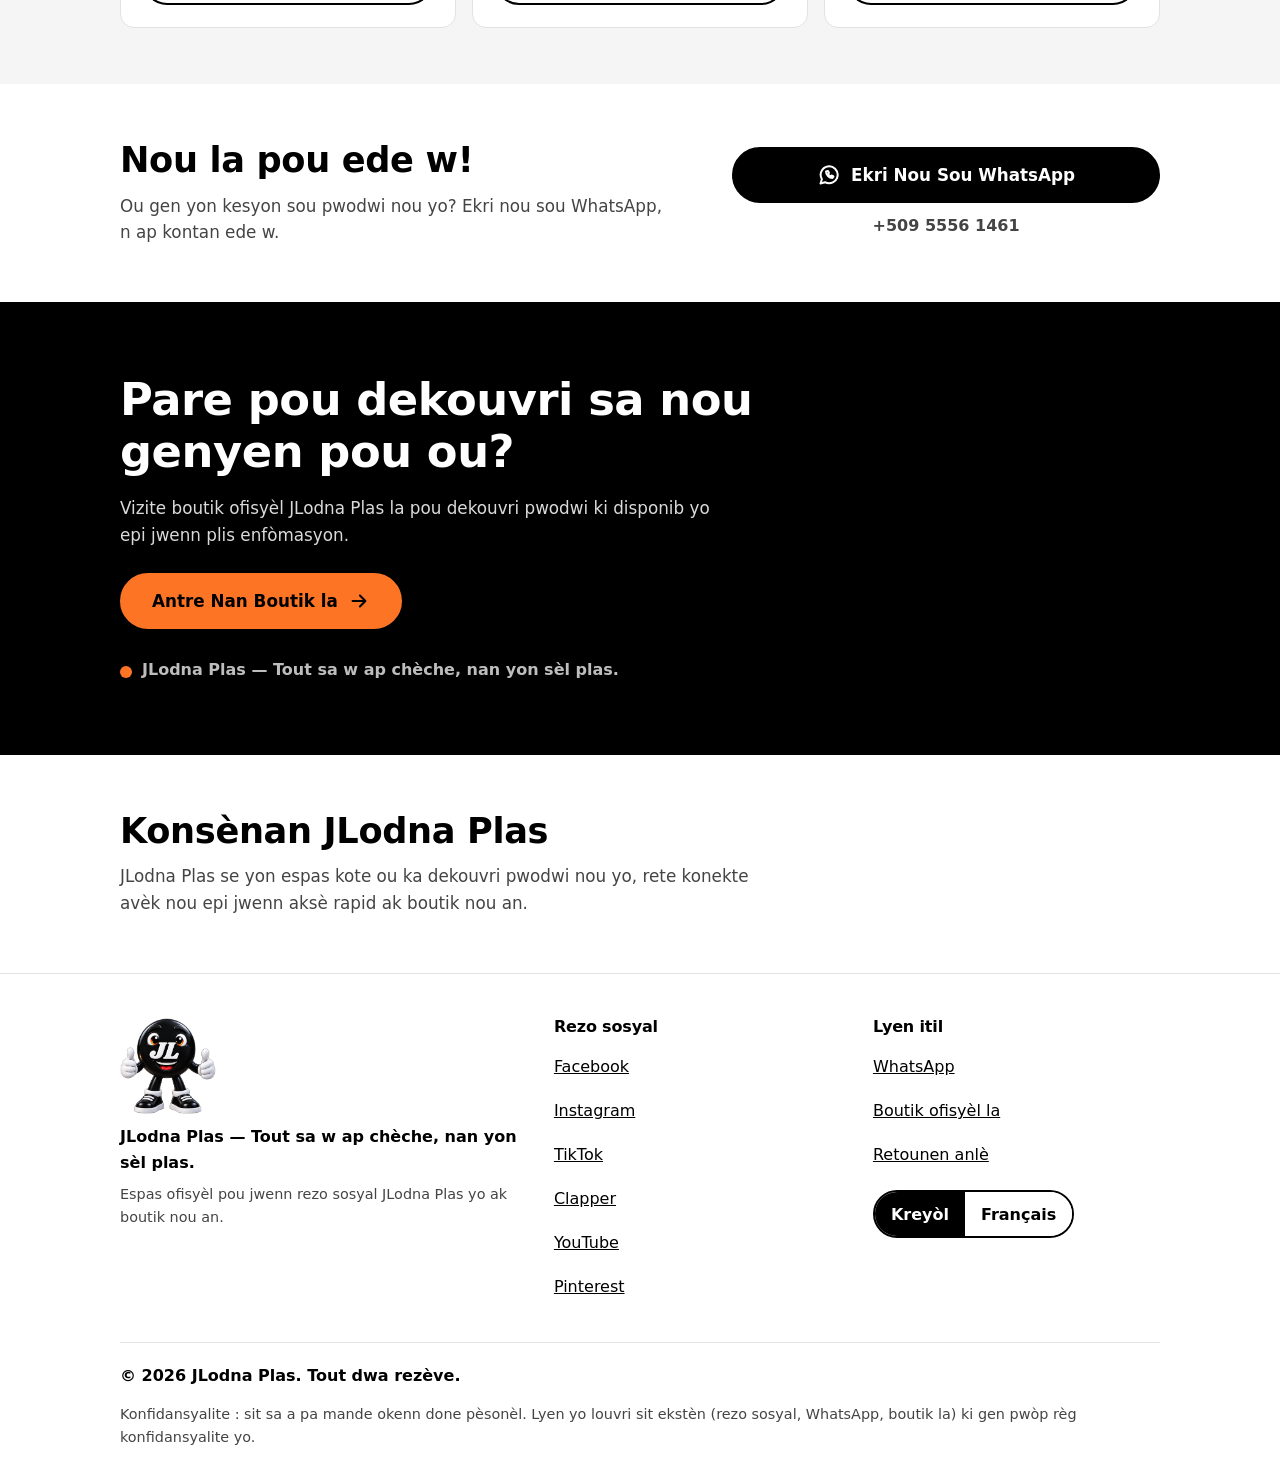
==== commit aa619082: "Refactor video element with new styling and wrapper Updated video container styling and added a wrap" ====
--- a/index.html
+++ b/index.html
@@ -112,10 +112,13 @@
           <p class="eyebrow" data-i18n="hero.eyebrow">BYENVENI SOU JLODNA PLAS</p>
           <h1 id="hero-title" data-i18n="hero.title">Tout sa w ap chèche, nan yon sèl plas.</h1>
           <p class="lead" data-i18n="hero.text">Dekouvri JLodna Plas sou rezo sosyal yo, swiv dènye nouvèl nou yo, jwenn òf espesyal epi vizite boutik nou an pou dekouvri pwodwi ki disponib yo.</p>
-          <video controls playsinline preload="metadata" style="width:100%; max-width:600px; height:auto; border-radius:10px;">
-  <source src="/assets/videojlp.mp4" type="video/mp4">
-  Navigatè ou a pa sipòte videyo sa a.
-          </video>
+          <div style="width:100%; max-width:450px; margin:20px auto; padding:0 12px;">
+  <video controls playsinline preload="metadata"
+    style="display:block; width:100%; height:auto; max-height:280px; object-fit:contain; border-radius:10px;">
+    <source src="/assets/videojlp.mp4" type="video/mp4">
+    Navigatè ou a pa sipòte videyo sa a.
+  </video>
+          </div>
           <div class="cta-row">
             <a class="btn btn-primary" href="https://www.jlodna.com" target="_blank" rel="noopener noreferrer" data-track="store_click" data-track-label="hero" data-i18n="hero.cta1">Vizite Boutik la</a>
             <a class="btn btn-outline" href="#rezo" data-i18n="hero.cta2">Swiv Nou Sou Rezo Sosyal</a>
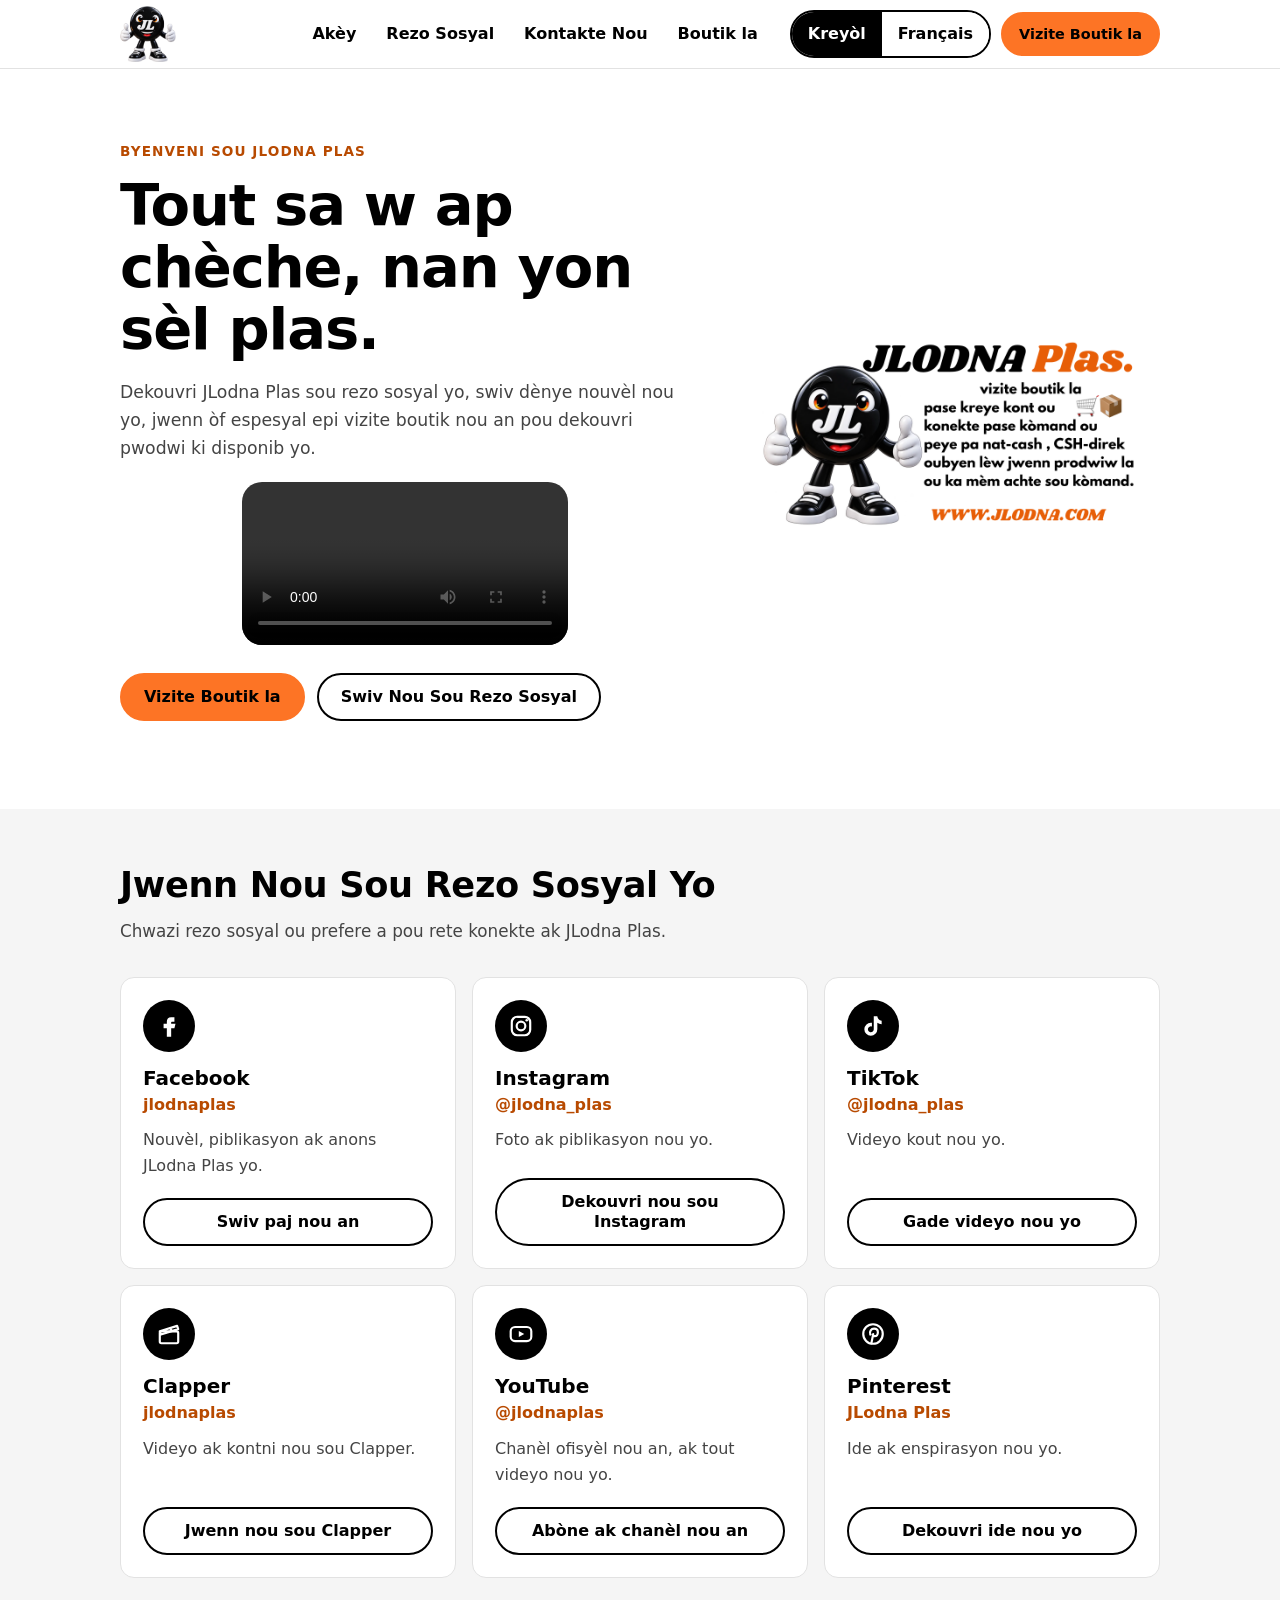
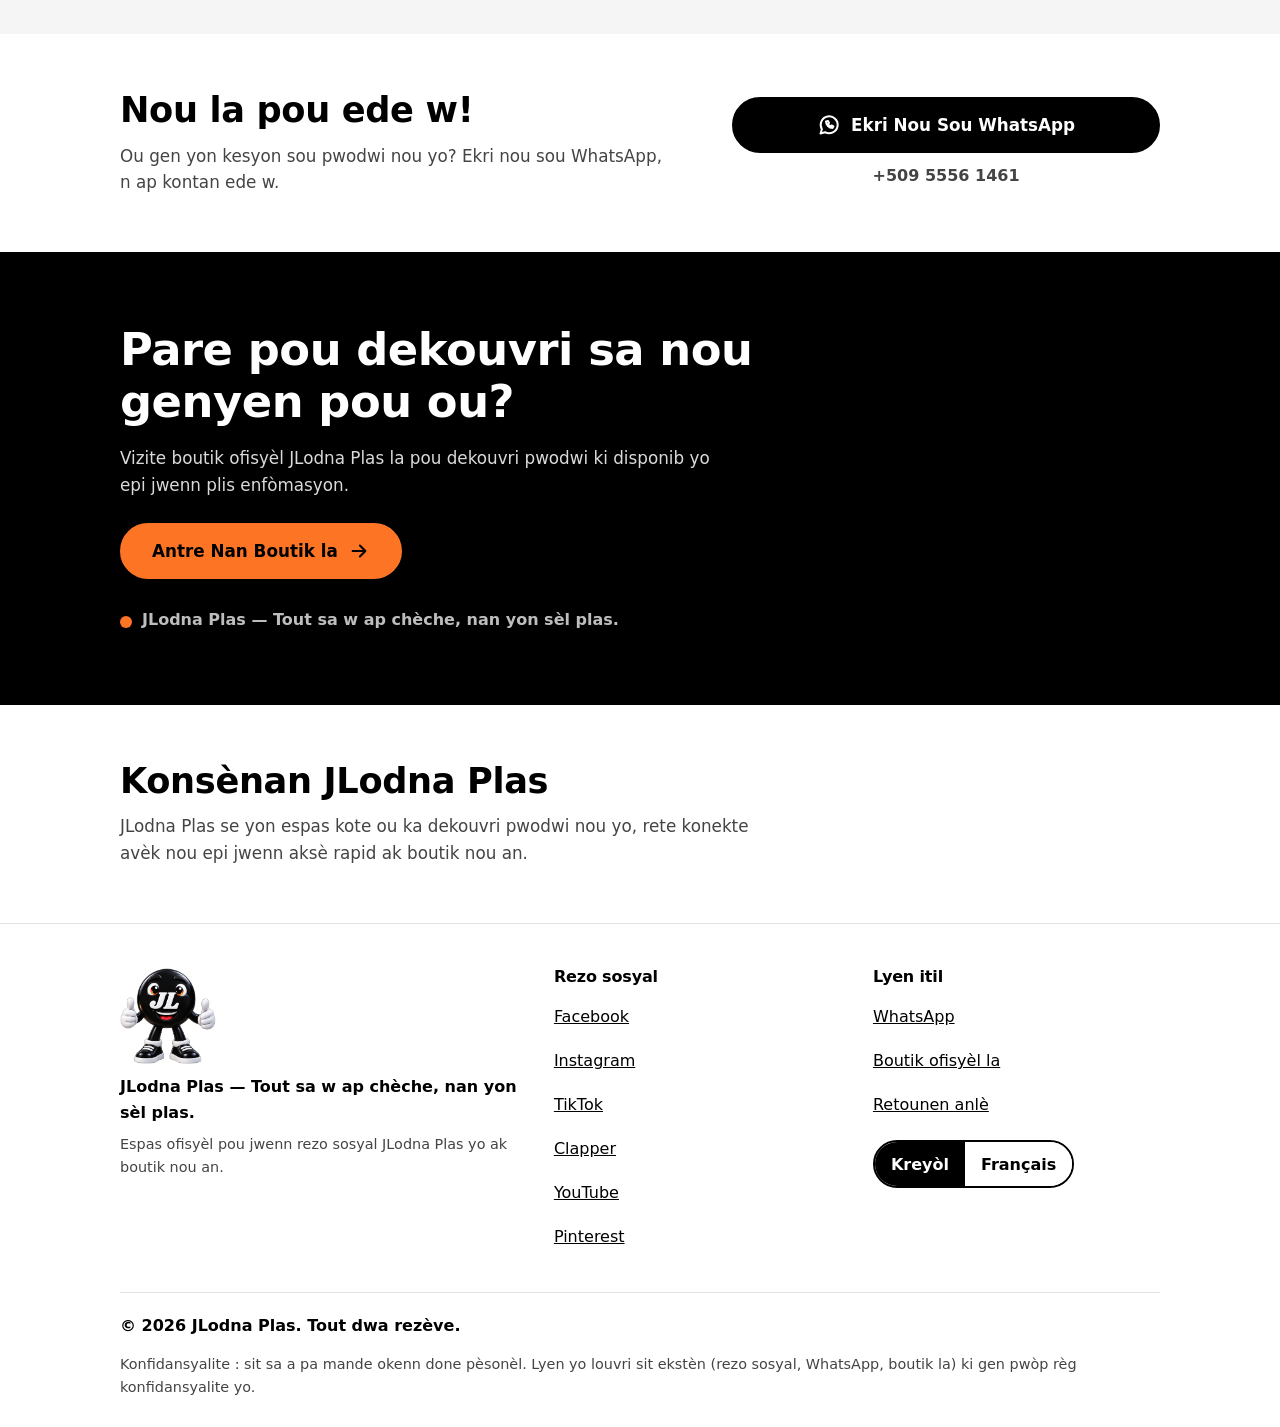
==== commit d6574ae6: "Modify video container width and border radius Adjusted styling for video container and updated bord" ====
--- a/index.html
+++ b/index.html
@@ -112,9 +112,9 @@
           <p class="eyebrow" data-i18n="hero.eyebrow">BYENVENI SOU JLODNA PLAS</p>
           <h1 id="hero-title" data-i18n="hero.title">Tout sa w ap chèche, nan yon sèl plas.</h1>
           <p class="lead" data-i18n="hero.text">Dekouvri JLodna Plas sou rezo sosyal yo, swiv dènye nouvèl nou yo, jwenn òf espesyal epi vizite boutik nou an pou dekouvri pwodwi ki disponib yo.</p>
-          <div style="width:100%; max-width:450px; margin:20px auto; padding:0 12px;">
+          <div style="width:100%; max-width:350px; margin:20px auto; padding:0 12px;">
   <video controls playsinline preload="metadata"
-    style="display:block; width:100%; height:auto; max-height:280px; object-fit:contain; border-radius:10px;">
+    style="display:block; width:100%; height:auto; max-height:280px; object-fit:contain; border-radius:20px;">
     <source src="/assets/videojlp.mp4" type="video/mp4">
     Navigatè ou a pa sipòte videyo sa a.
   </video>
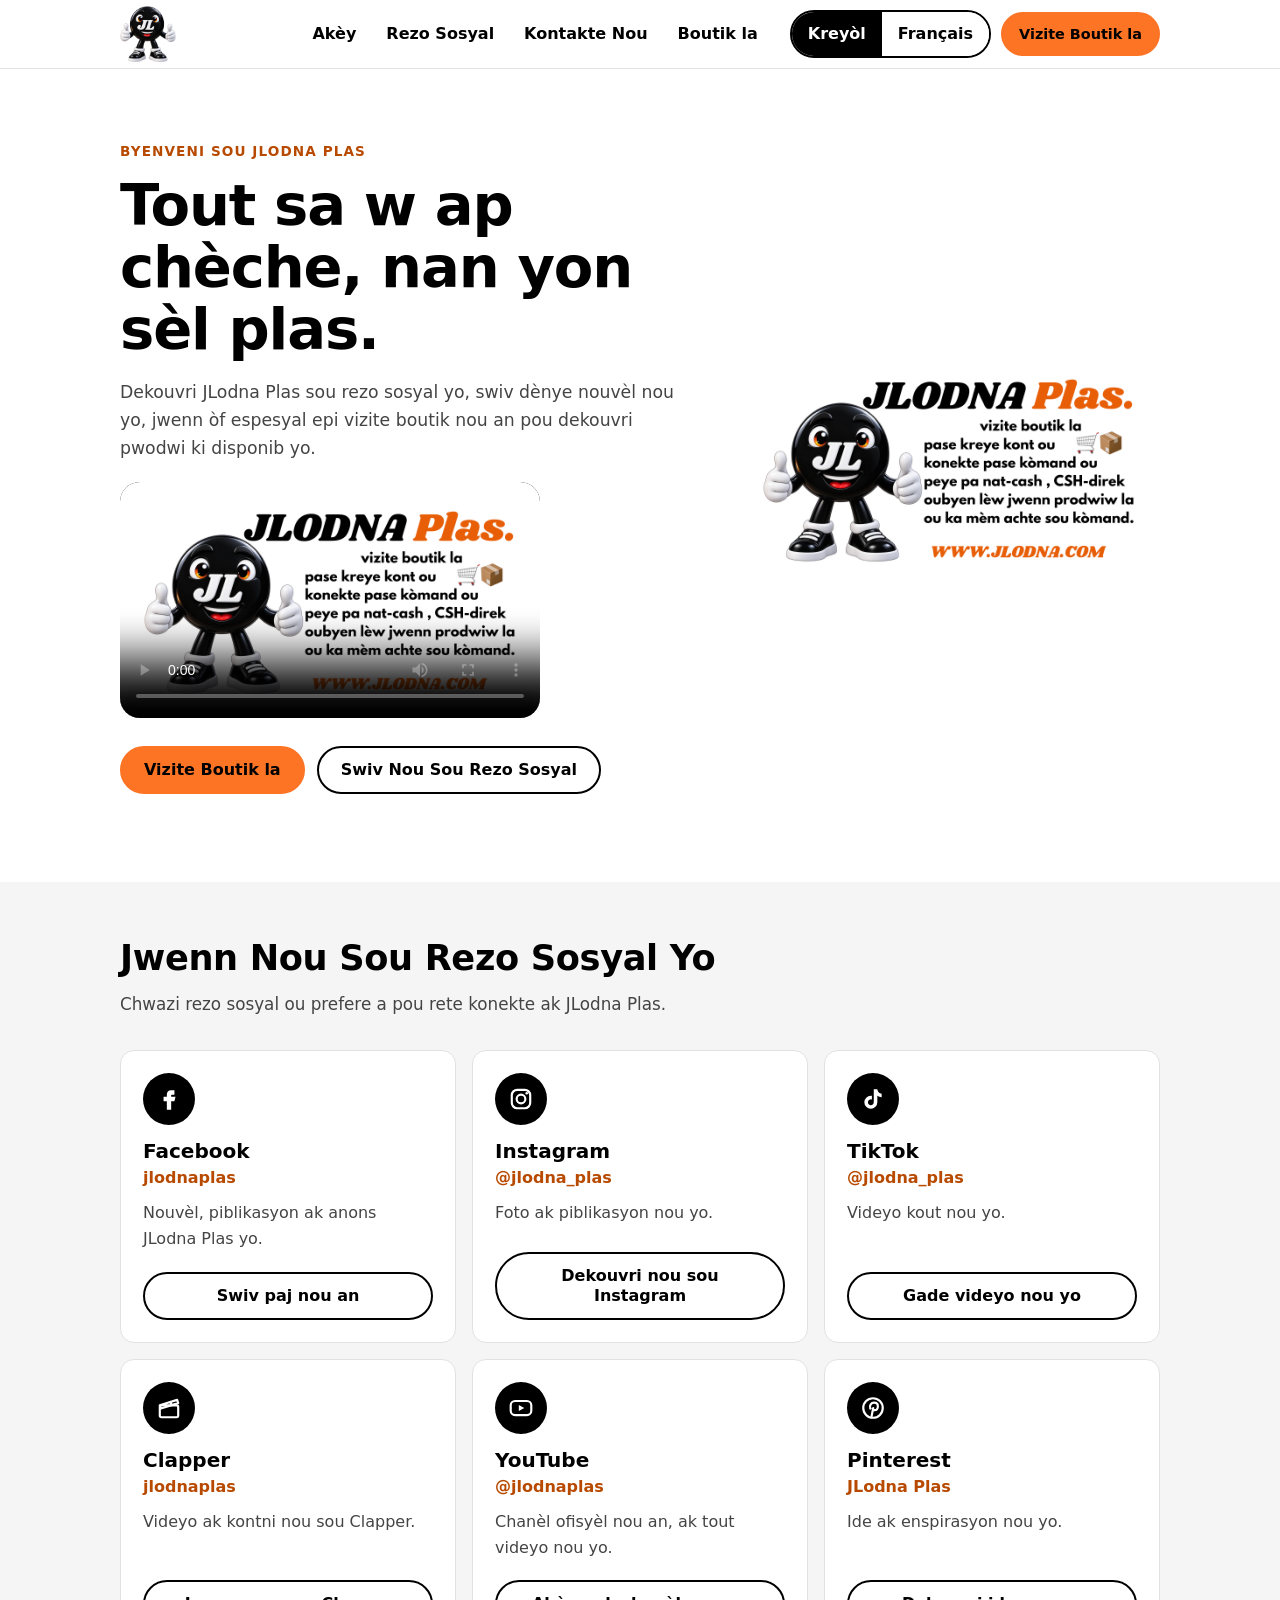
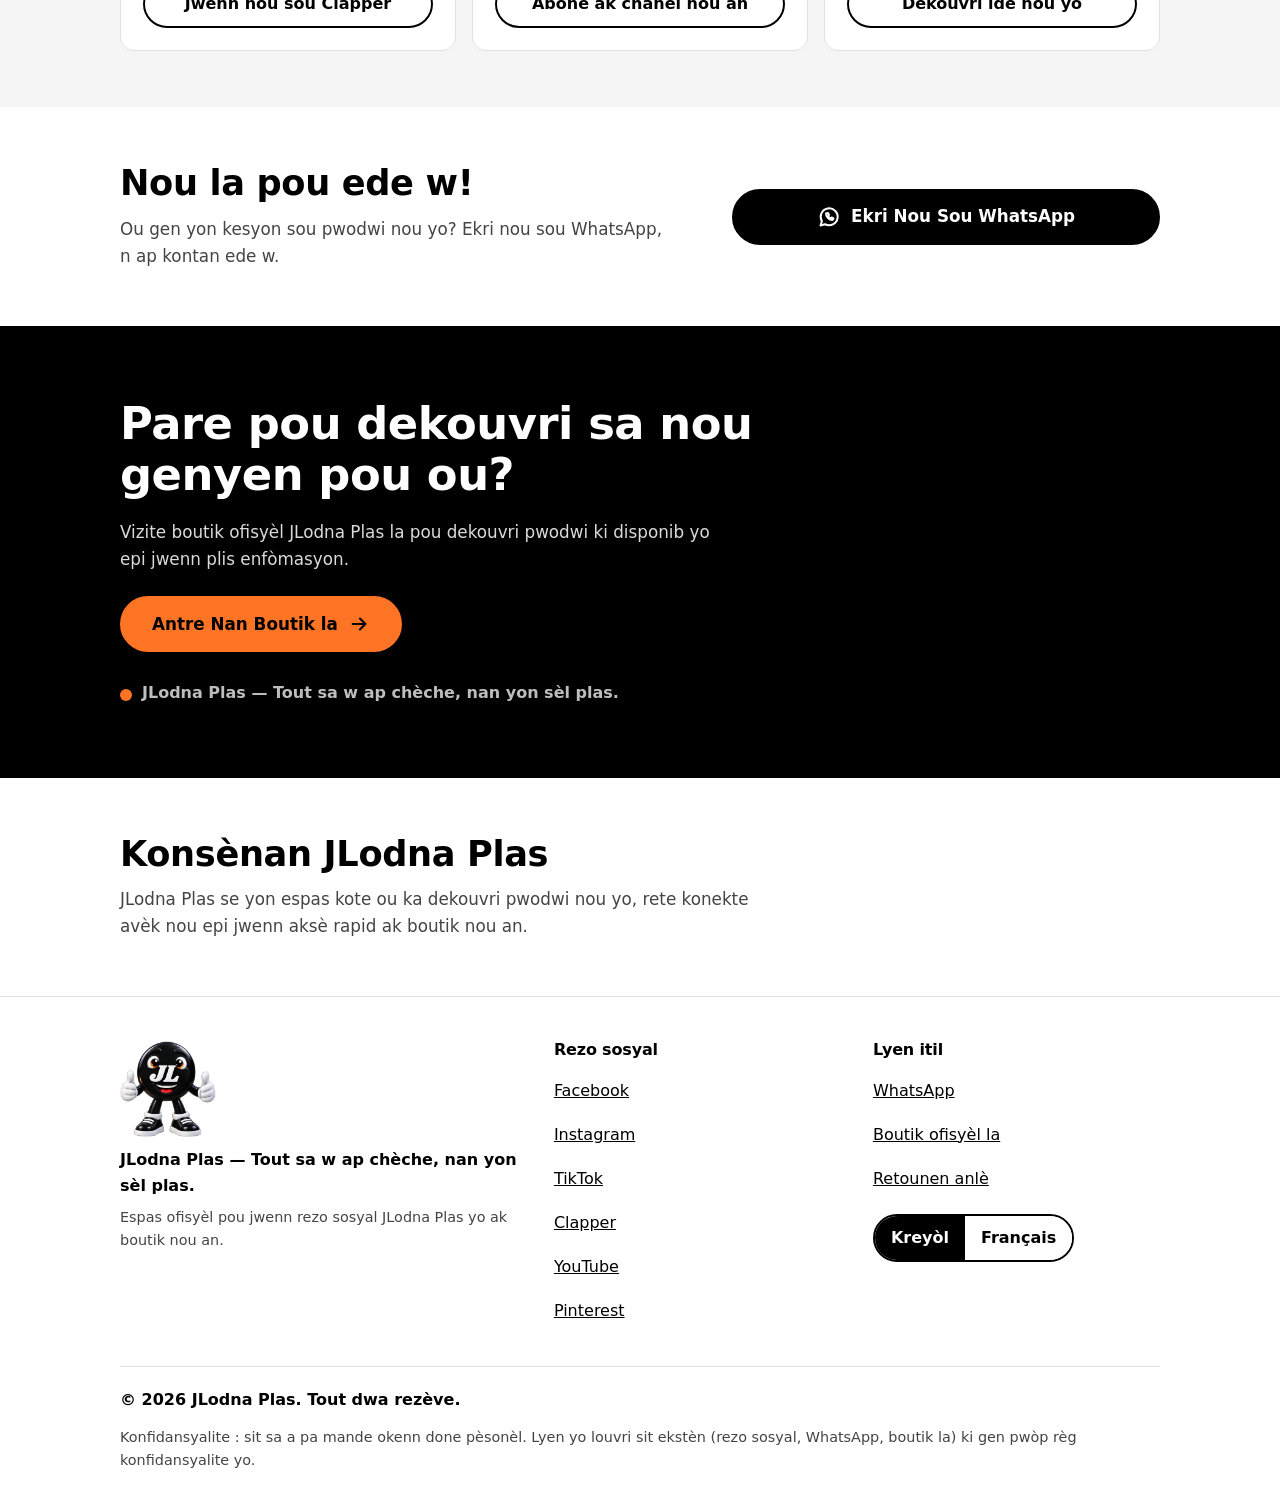
==== commit 2da62d3b: "Implement responsive hero video section Added responsive video section with styling." ====
--- a/index.html
+++ b/index.html
@@ -30,6 +30,31 @@
   <meta name="twitter:image:alt" content="Logo JLodna Plas">
 
   <link rel="stylesheet" href="style.css">
+
+  <style>
+    /* Vidéo hero responsive */
+    .hero-video {
+      width: 100%;
+      max-width: 420px;
+      margin: 20px 0;
+    }
+    .hero-video video {
+      display: block;
+      width: 100%;
+      height: auto;
+      max-height: 70vh;
+      border-radius: 20px;
+      background: #000;
+      object-fit: contain;
+    }
+
+    @media (max-width: 768px) {
+      .hero-video {
+        max-width: 100%;
+        margin: 16px auto;
+      }
+    }
+  </style>
 
   <script type="application/ld+json">
   {
@@ -112,13 +137,14 @@
           <p class="eyebrow" data-i18n="hero.eyebrow">BYENVENI SOU JLODNA PLAS</p>
           <h1 id="hero-title" data-i18n="hero.title">Tout sa w ap chèche, nan yon sèl plas.</h1>
           <p class="lead" data-i18n="hero.text">Dekouvri JLodna Plas sou rezo sosyal yo, swiv dènye nouvèl nou yo, jwenn òf espesyal epi vizite boutik nou an pou dekouvri pwodwi ki disponib yo.</p>
-          <div style="width:100%; max-width:350px; margin:20px auto; padding:0 12px;">
-  <video controls playsinline preload="metadata"
-    style="display:block; width:100%; height:auto; max-height:280px; object-fit:contain; border-radius:20px;">
-    <source src="/assets/videojlp.mp4" type="video/mp4">
-    Navigatè ou a pa sipòte videyo sa a.
-  </video>
+
+          <div class="hero-video">
+            <video controls playsinline preload="metadata" poster="assets/images/imaj1.png">
+              <source src="assets/videojlp.mp4" type="video/mp4">
+              Navigatè ou a pa sipòte videyo sa a.
+            </video>
           </div>
+
           <div class="cta-row">
             <a class="btn btn-primary" href="https://www.jlodna.com" target="_blank" rel="noopener noreferrer" data-track="store_click" data-track-label="hero" data-i18n="hero.cta1">Vizite Boutik la</a>
             <a class="btn btn-outline" href="#rezo" data-i18n="hero.cta2">Swiv Nou Sou Rezo Sosyal</a>
@@ -193,7 +219,6 @@
             <svg width="24" height="24" aria-hidden="true" focusable="false"><use href="#i-whatsapp"/></svg>
             <span data-i18n="contact.cta">Ekri Nou Sou WhatsApp</span>
           </a>
-          <p class="phone">+509 5556 1461</p>
         </div>
       </div>
     </section>
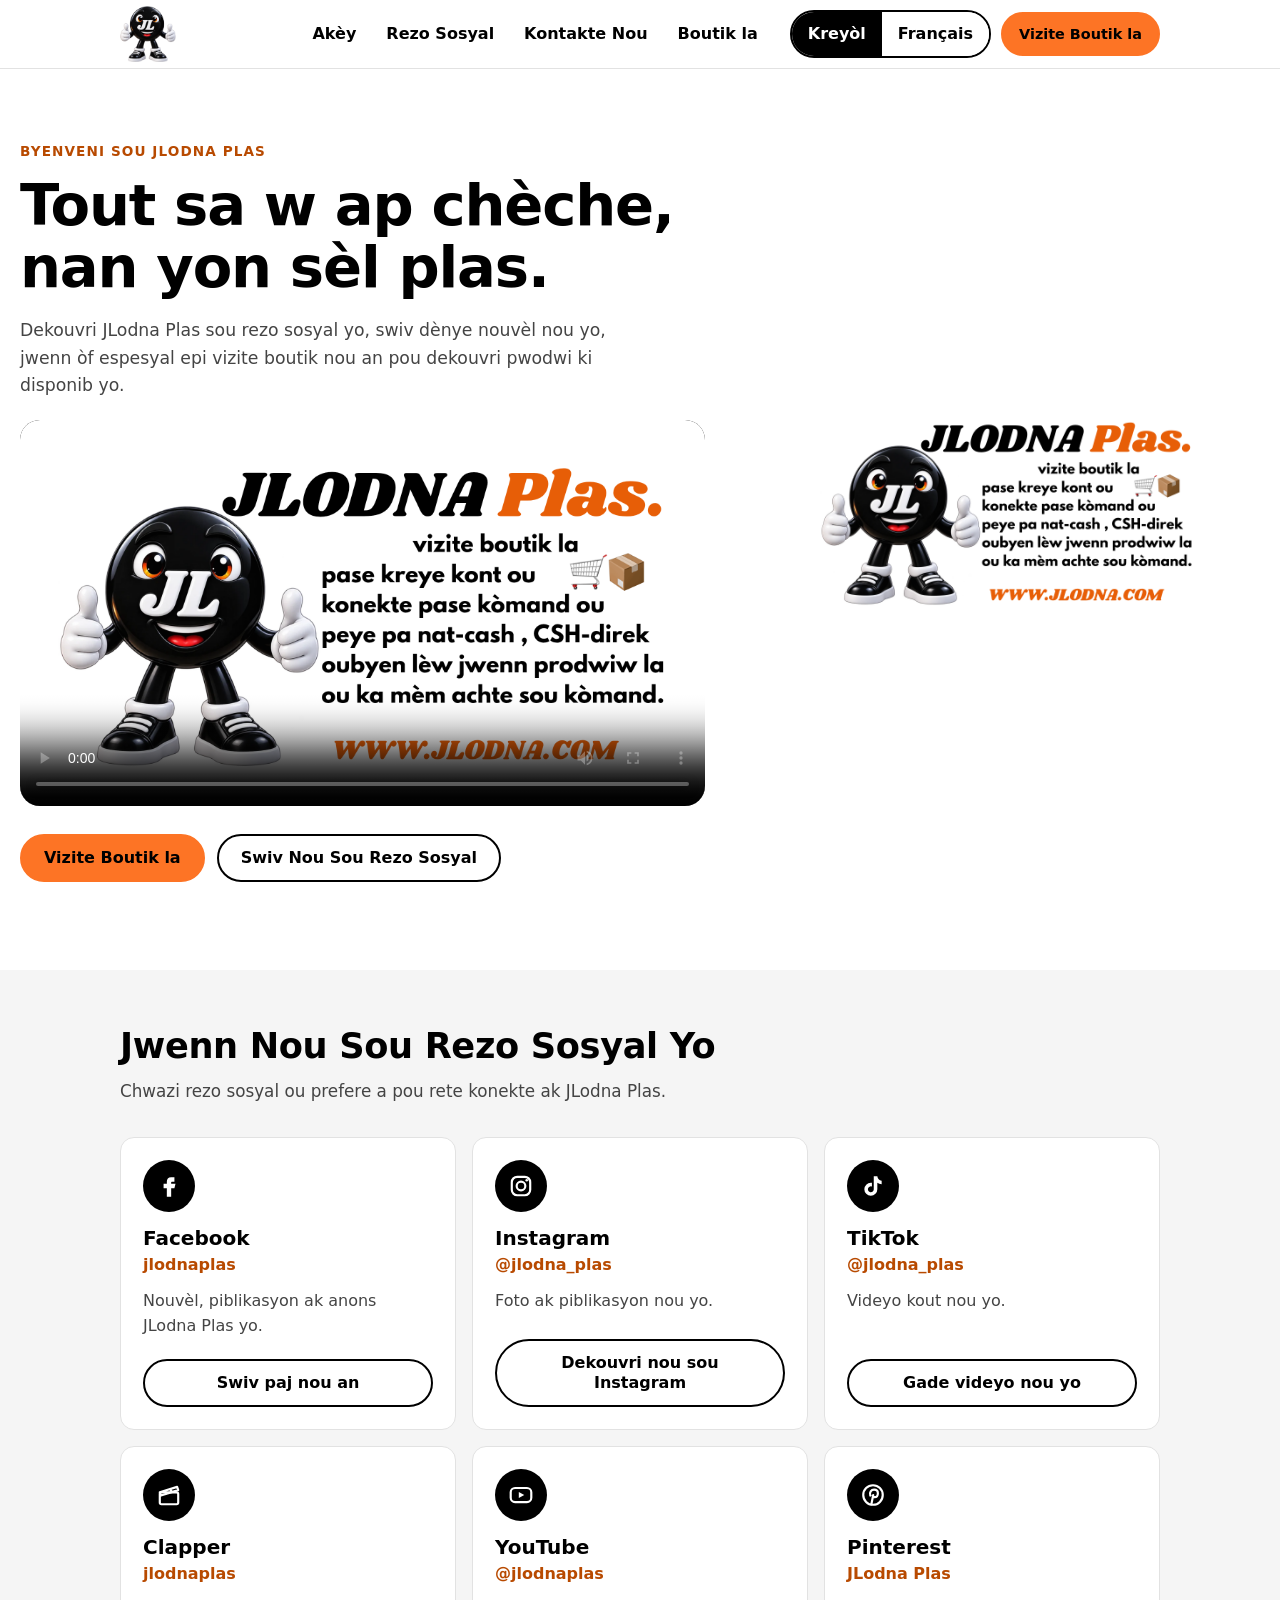
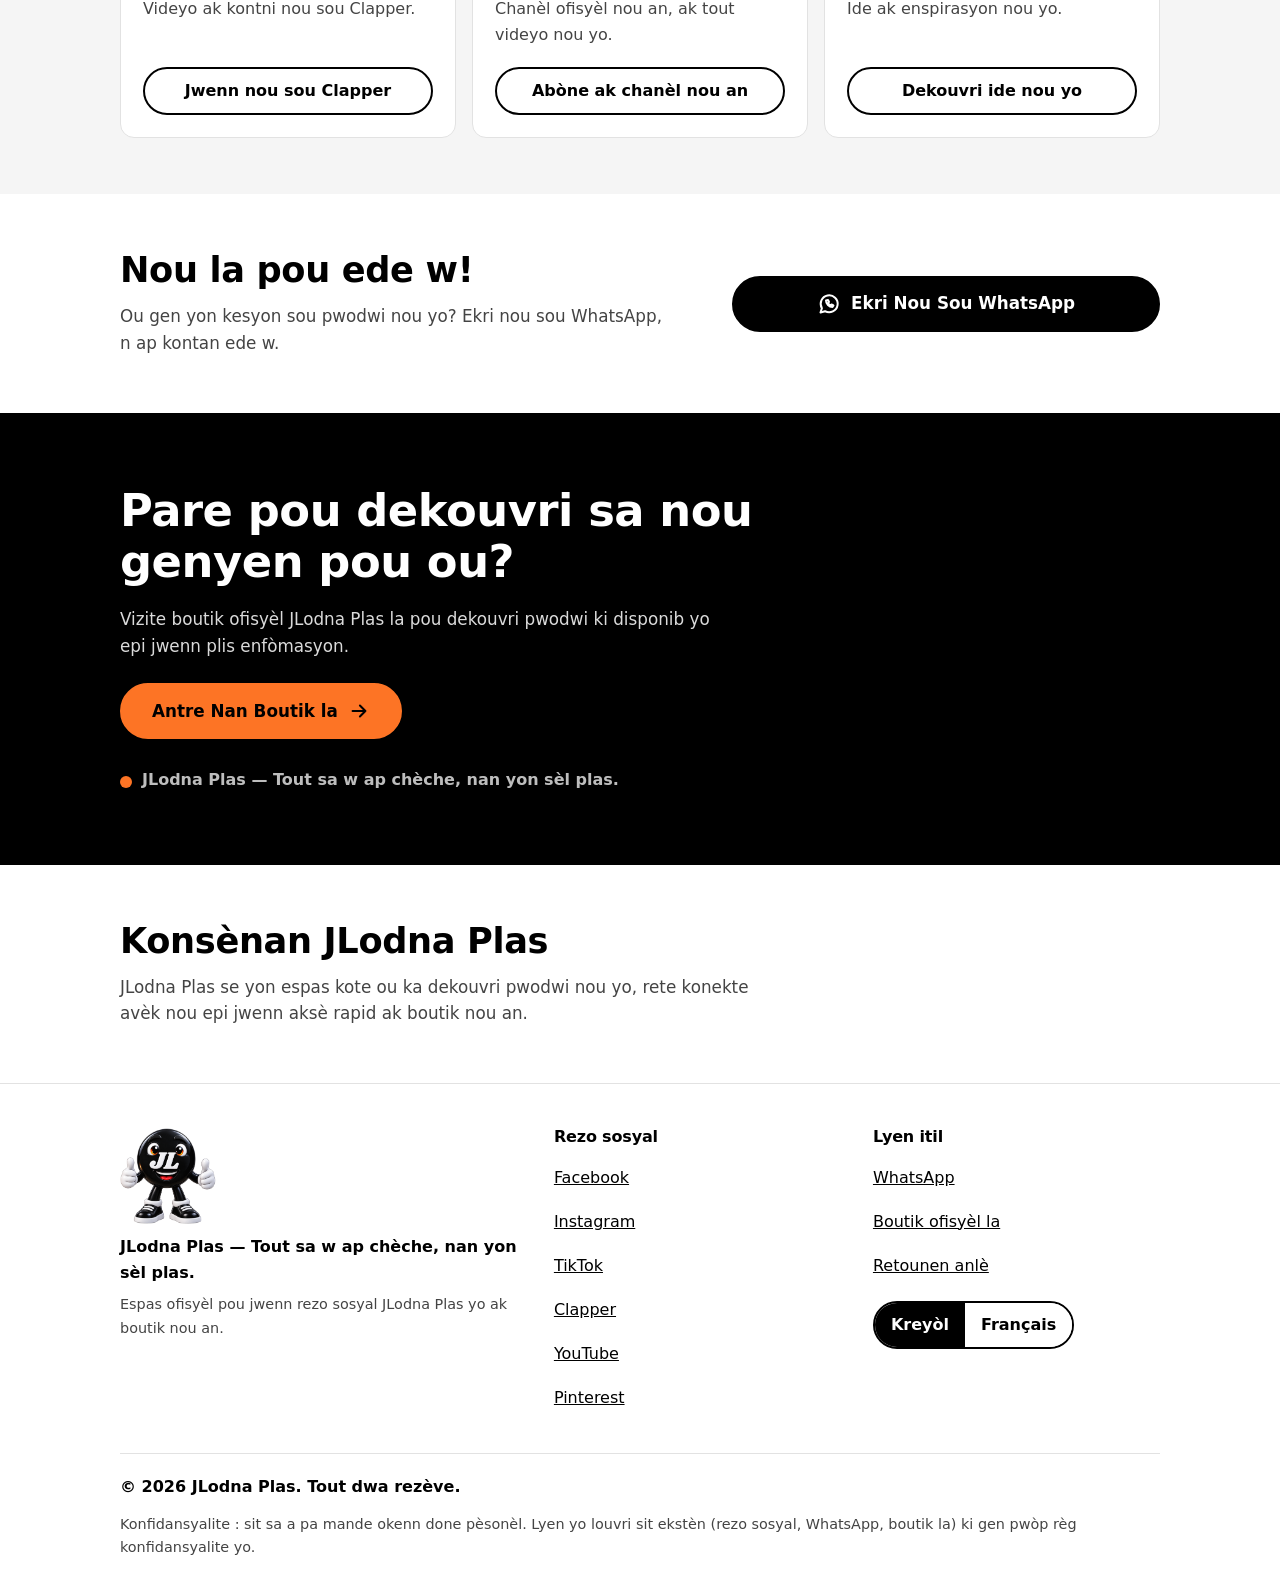
==== commit 5fdcb809: "Add responsive styles for mobile video and layout Added CSS rules to prevent page zoom on mobile and" ====
--- a/index.html
+++ b/index.html
@@ -48,10 +48,36 @@
       object-fit: contain;
     }
 
+    /* Empêche la vidéo d'élargir la page (zoom arrière sur mobile) */
+    html, body {
+      max-width: 100%;
+      overflow-x: hidden;
+    }
+    .hero-grid,
+    .hero-grid > *,
+    .hero-text,
+    .hero-video {
+      min-width: 0;
+      max-width: 100%;
+    }
+    .hero-video video {
+      max-width: 100%;
+    }
+    .cta-row {
+      flex-wrap: wrap;
+    }
+
     @media (max-width: 768px) {
+      .hero-grid {
+        grid-template-columns: minmax(0, 1fr);
+      }
       .hero-video {
         max-width: 100%;
         margin: 16px auto;
+      }
+      .cta-row .btn {
+        flex: 1 1 100%;
+        text-align: center;
       }
     }
   </style>
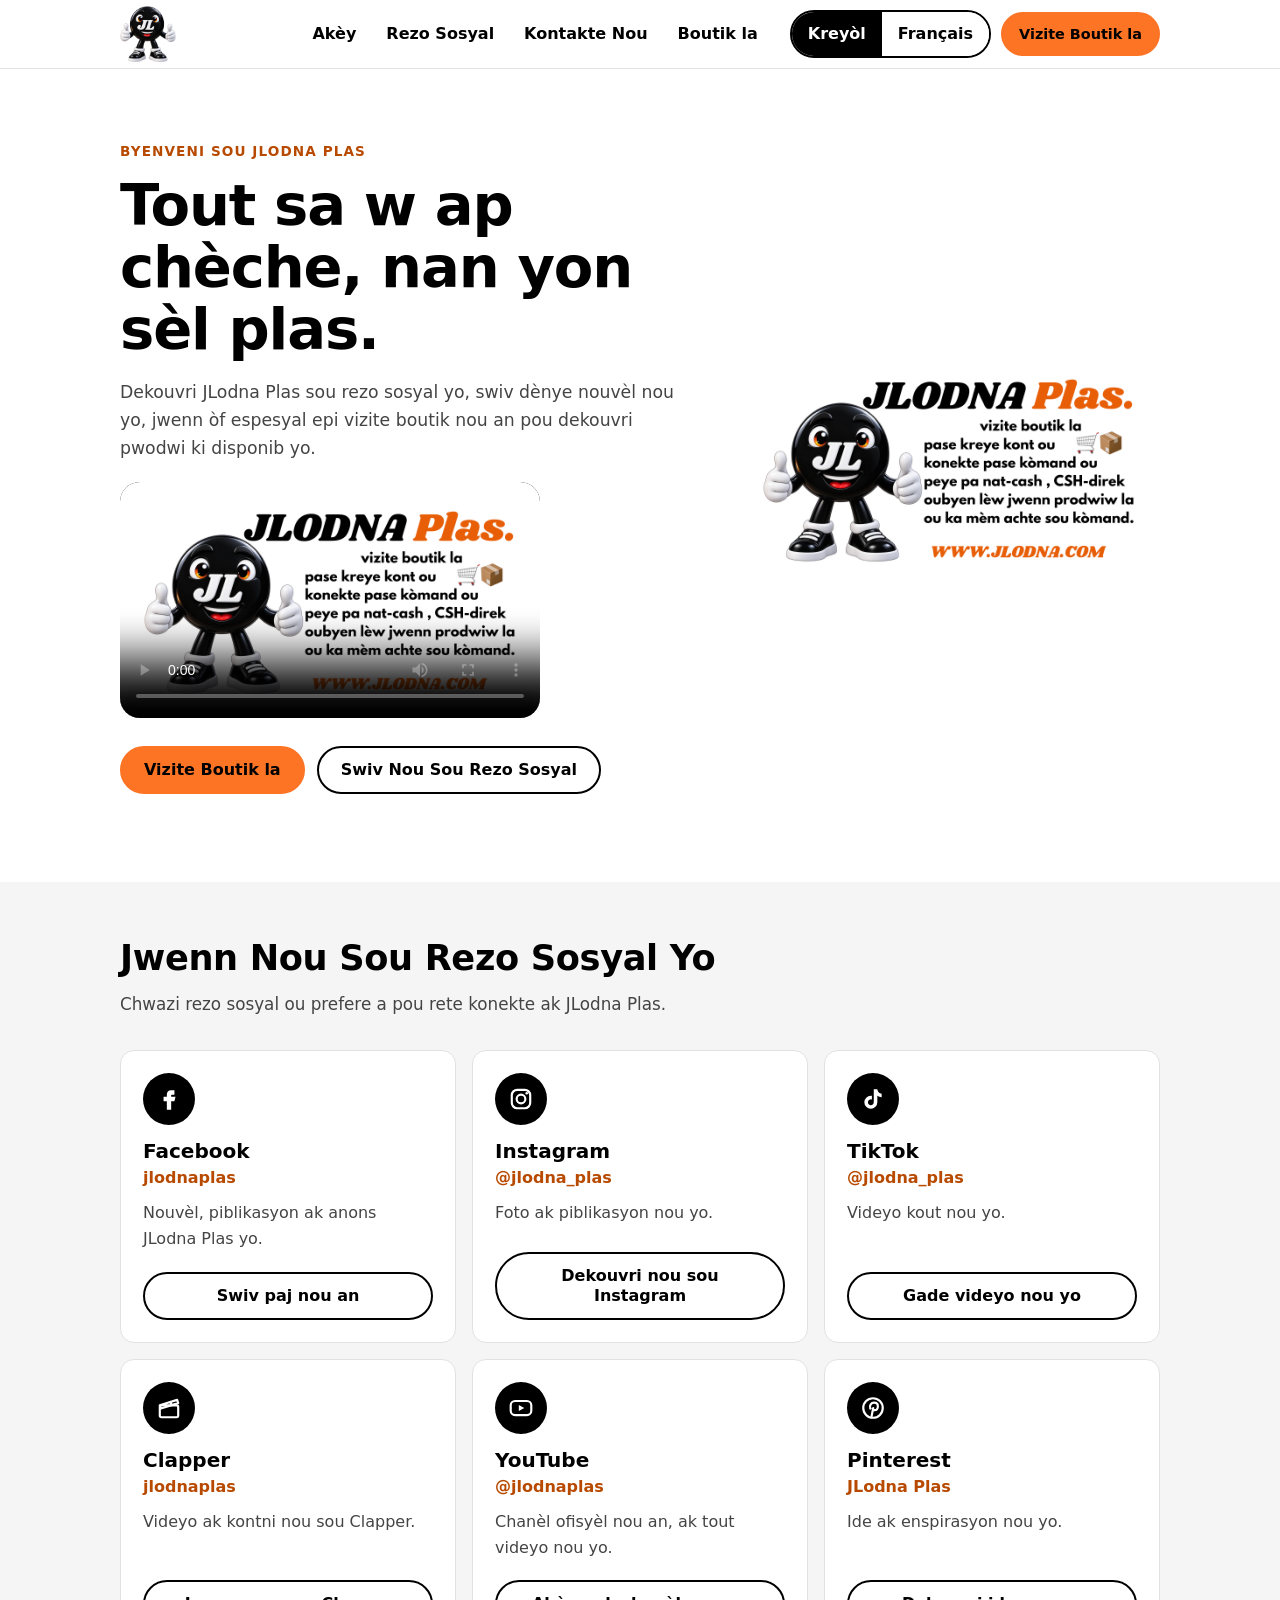
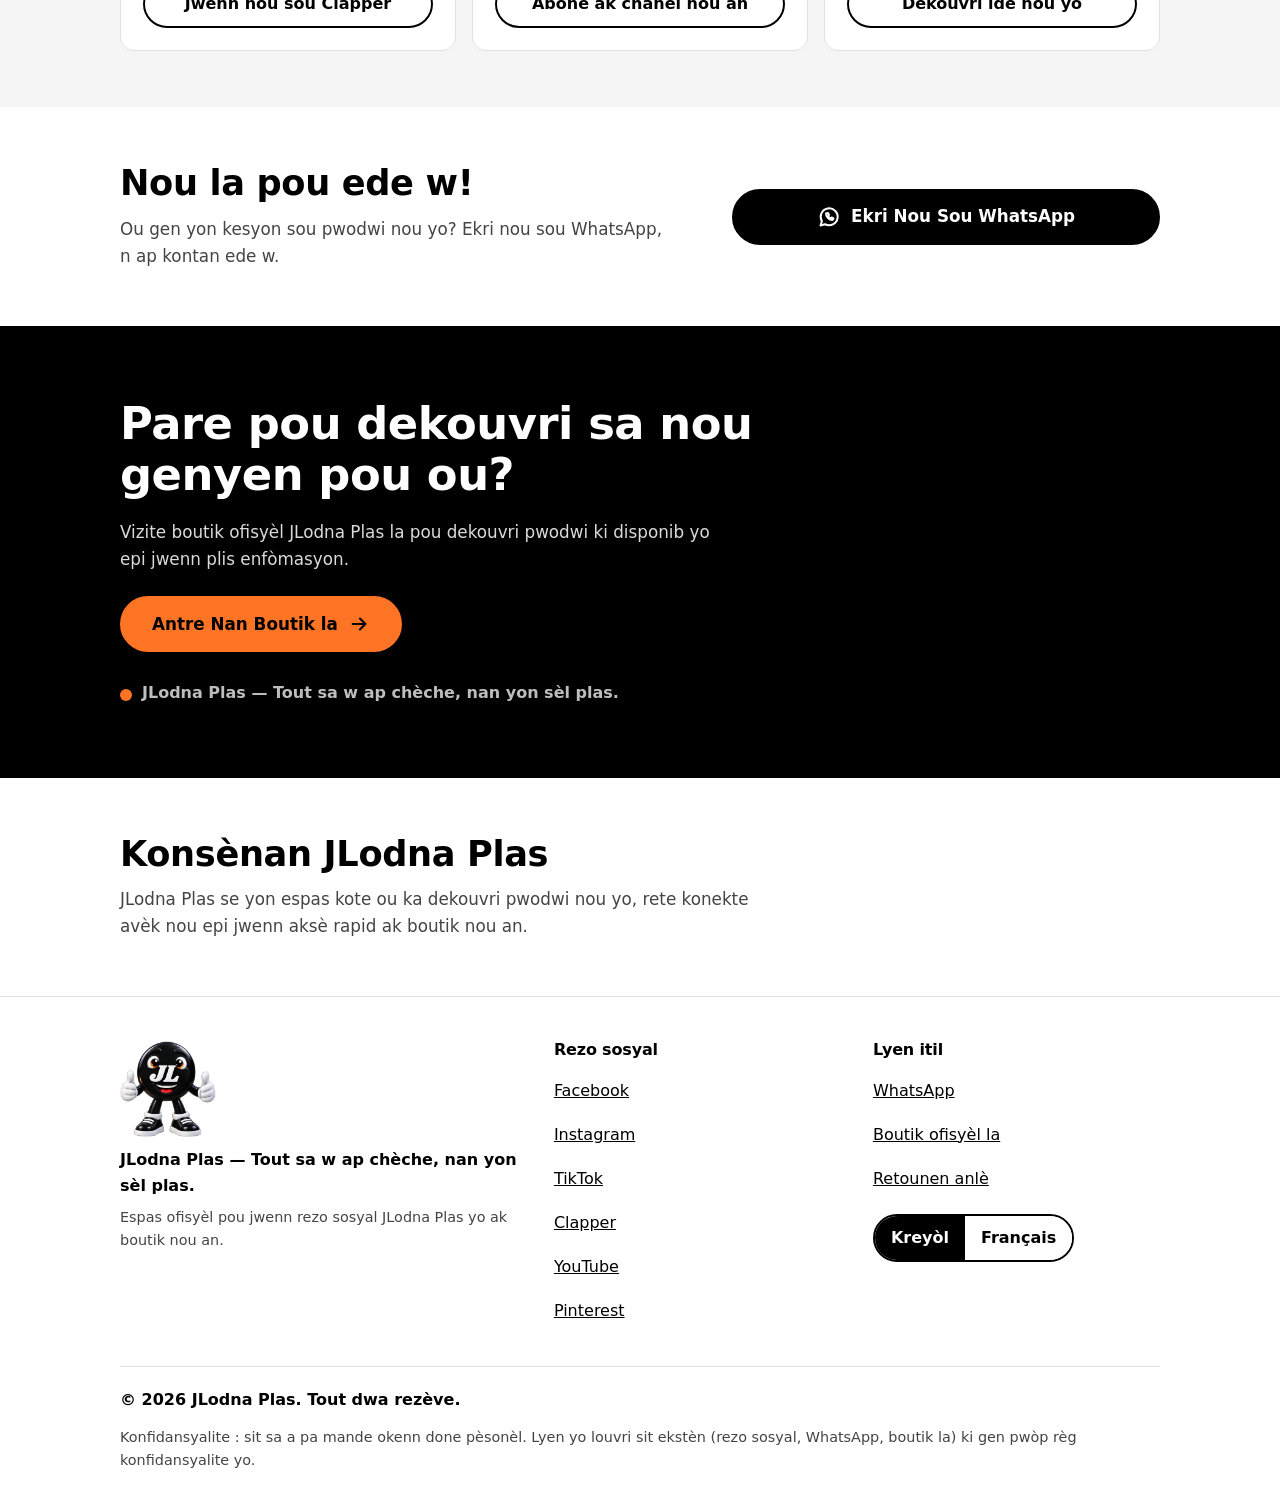
==== commit d4cc25f2: "Remove inline styles for hero video Removed inline styles for hero video responsiveness and overflow" ====
--- a/index.html
+++ b/index.html
@@ -31,56 +31,6 @@
 
   <link rel="stylesheet" href="style.css">
 
-  <style>
-    /* Vidéo hero responsive */
-    .hero-video {
-      width: 100%;
-      max-width: 420px;
-      margin: 20px 0;
-    }
-    .hero-video video {
-      display: block;
-      width: 100%;
-      height: auto;
-      max-height: 70vh;
-      border-radius: 20px;
-      background: #000;
-      object-fit: contain;
-    }
-
-    /* Empêche la vidéo d'élargir la page (zoom arrière sur mobile) */
-    html, body {
-      max-width: 100%;
-      overflow-x: hidden;
-    }
-    .hero-grid,
-    .hero-grid > *,
-    .hero-text,
-    .hero-video {
-      min-width: 0;
-      max-width: 100%;
-    }
-    .hero-video video {
-      max-width: 100%;
-    }
-    .cta-row {
-      flex-wrap: wrap;
-    }
-
-    @media (max-width: 768px) {
-      .hero-grid {
-        grid-template-columns: minmax(0, 1fr);
-      }
-      .hero-video {
-        max-width: 100%;
-        margin: 16px auto;
-      }
-      .cta-row .btn {
-        flex: 1 1 100%;
-        text-align: center;
-      }
-    }
-  </style>
 
   <script type="application/ld+json">
   {
--- a/style.css
+++ b/style.css
@@ -25,10 +25,11 @@
   line-height: 1.6;
   color: var(--black);
   background: var(--white);
-}
-
-img, svg { display: block; max-width: 100%; }
-img { height: auto; }
+  overflow-x: clip; /* filet de sécurité : jamais de défilement horizontal */
+}
+
+img, svg, video { display: block; max-width: 100%; }
+img, video { height: auto; }
 ul { margin: 0; padding: 0; list-style: none; }
 h1, h2, h3, p { margin: 0; overflow-wrap: break-word; }
 
@@ -131,17 +132,31 @@
 
 /* Héros */
 .hero { padding: 40px 0 56px; }
-.hero-grid { display: grid; gap: 28px; align-items: center; }
+/* minmax(0, 1fr) + min-width: 0 : la vidéo ne peut plus élargir la colonne */
+.hero-grid { display: grid; grid-template-columns: minmax(0, 1fr); gap: 28px; align-items: center; }
+.hero-grid > * { min-width: 0; }
 .hero-logo img { width: 100%; max-width: 340px; margin: 0 auto; mix-blend-mode: multiply; }
 .eyebrow { font-weight: 700; font-size: .85rem; letter-spacing: .08em; color: var(--orange-ink); margin-bottom: 12px; }
 h1 { font-size: clamp(2rem, 7.5vw, 3.6rem); line-height: 1.08; letter-spacing: -.02em; font-weight: 800; max-width: 14em; }
 .lead { margin-top: 18px; font-size: 1.08rem; color: var(--muted); max-width: 36em; }
+
+/* Vidéo du héros */
+.hero-video { width: 100%; max-width: 420px; margin: 20px 0; }
+.hero-video video {
+  width: 100%; height: auto; max-height: 70vh;
+  border-radius: 20px; background: #000; object-fit: contain;
+}
+
 .cta-row { display: flex; flex-wrap: wrap; gap: 12px; margin-top: 28px; }
 .cta-row .btn { flex: 1 1 240px; }
 
+@media (max-width: 768px) {
+  .hero-video { max-width: 100%; margin: 16px auto; }
+}
+
 @media (min-width: 860px) {
   .hero { padding: 72px 0 88px; }
-  .hero-grid { grid-template-columns: 1.15fr .85fr; gap: 48px; }
+  .hero-grid { grid-template-columns: minmax(0, 1.15fr) minmax(0, .85fr); gap: 48px; }
   .hero-logo img { max-width: 420px; }
   .cta-row .btn { flex: 0 1 auto; }
 }
@@ -176,7 +191,6 @@
 /* WhatsApp */
 .contact { display: grid; gap: 24px; align-items: center; }
 .contact-action .btn { width: 100%; }
-.phone { margin-top: 10px; font-weight: 600; color: var(--muted); text-align: center; }
 @media (min-width: 860px) {
   .contact { grid-template-columns: 1.3fr 1fr; gap: 56px; }
 }
